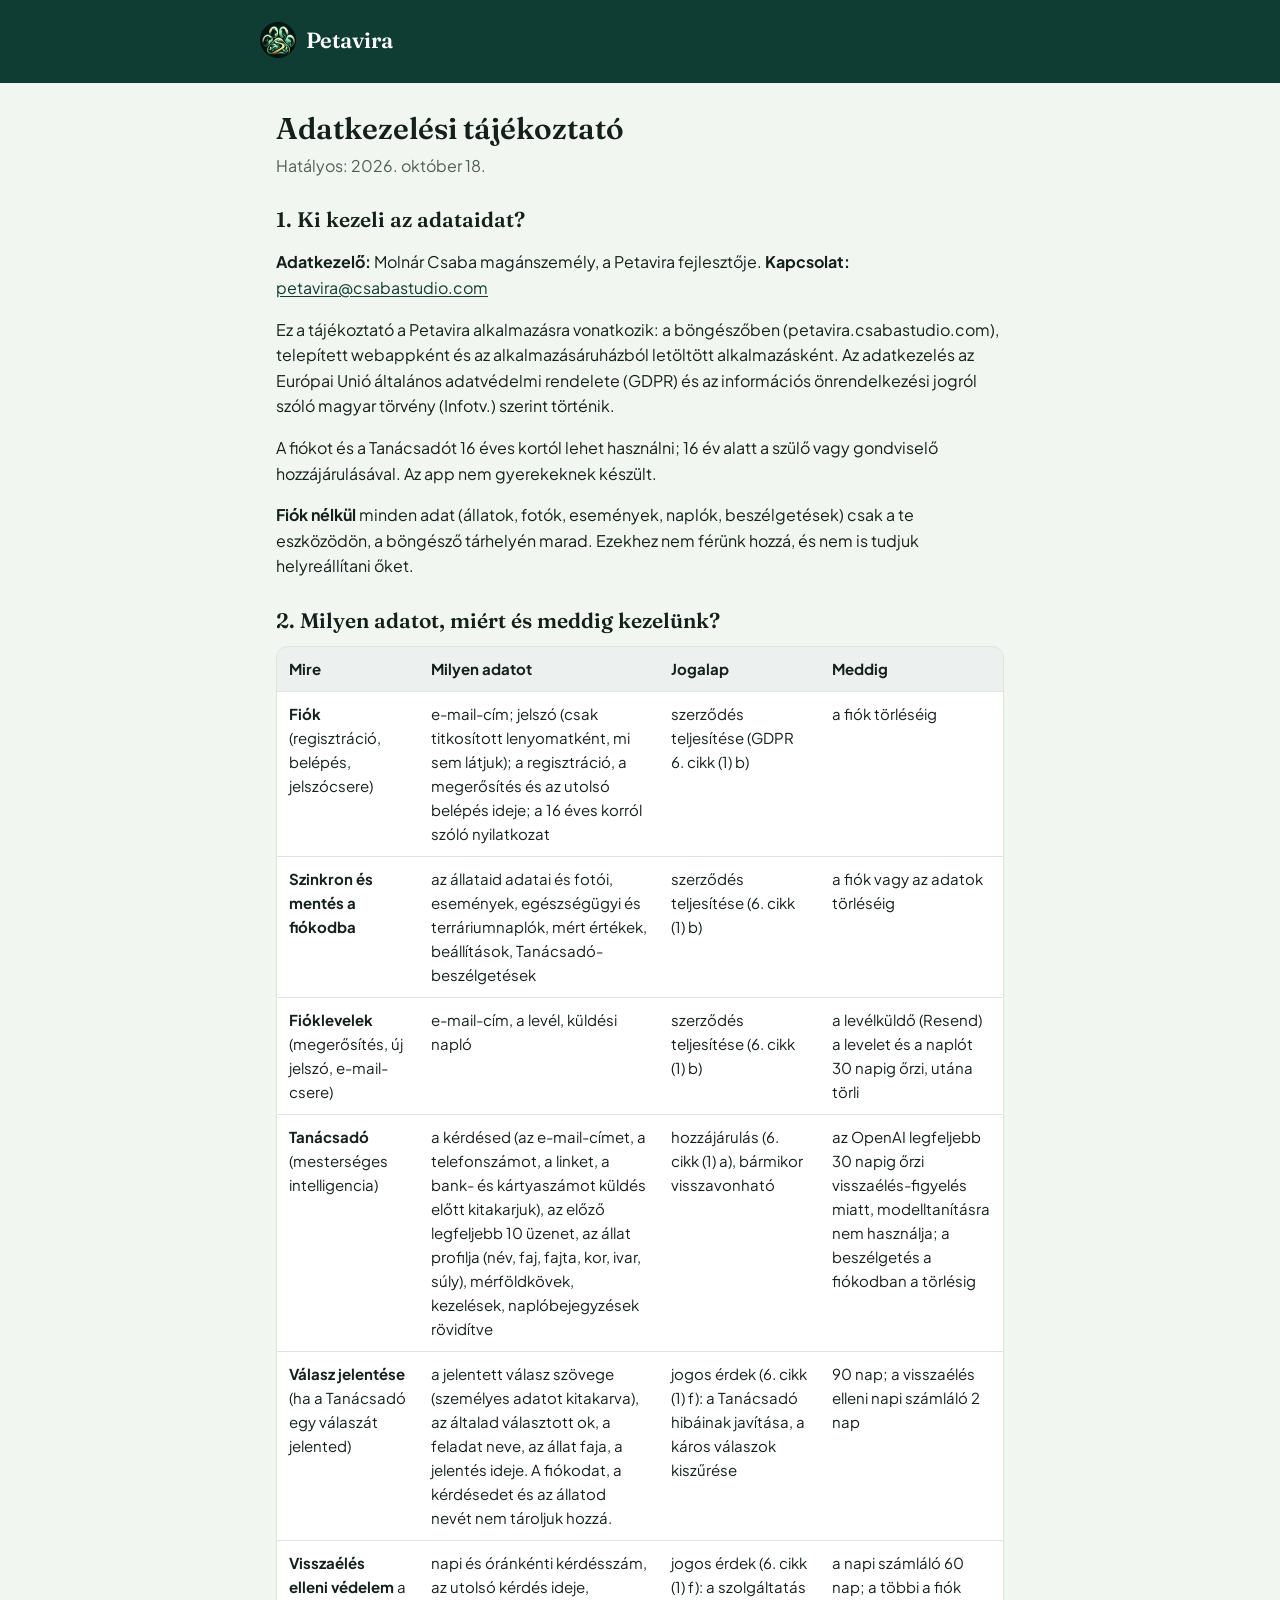
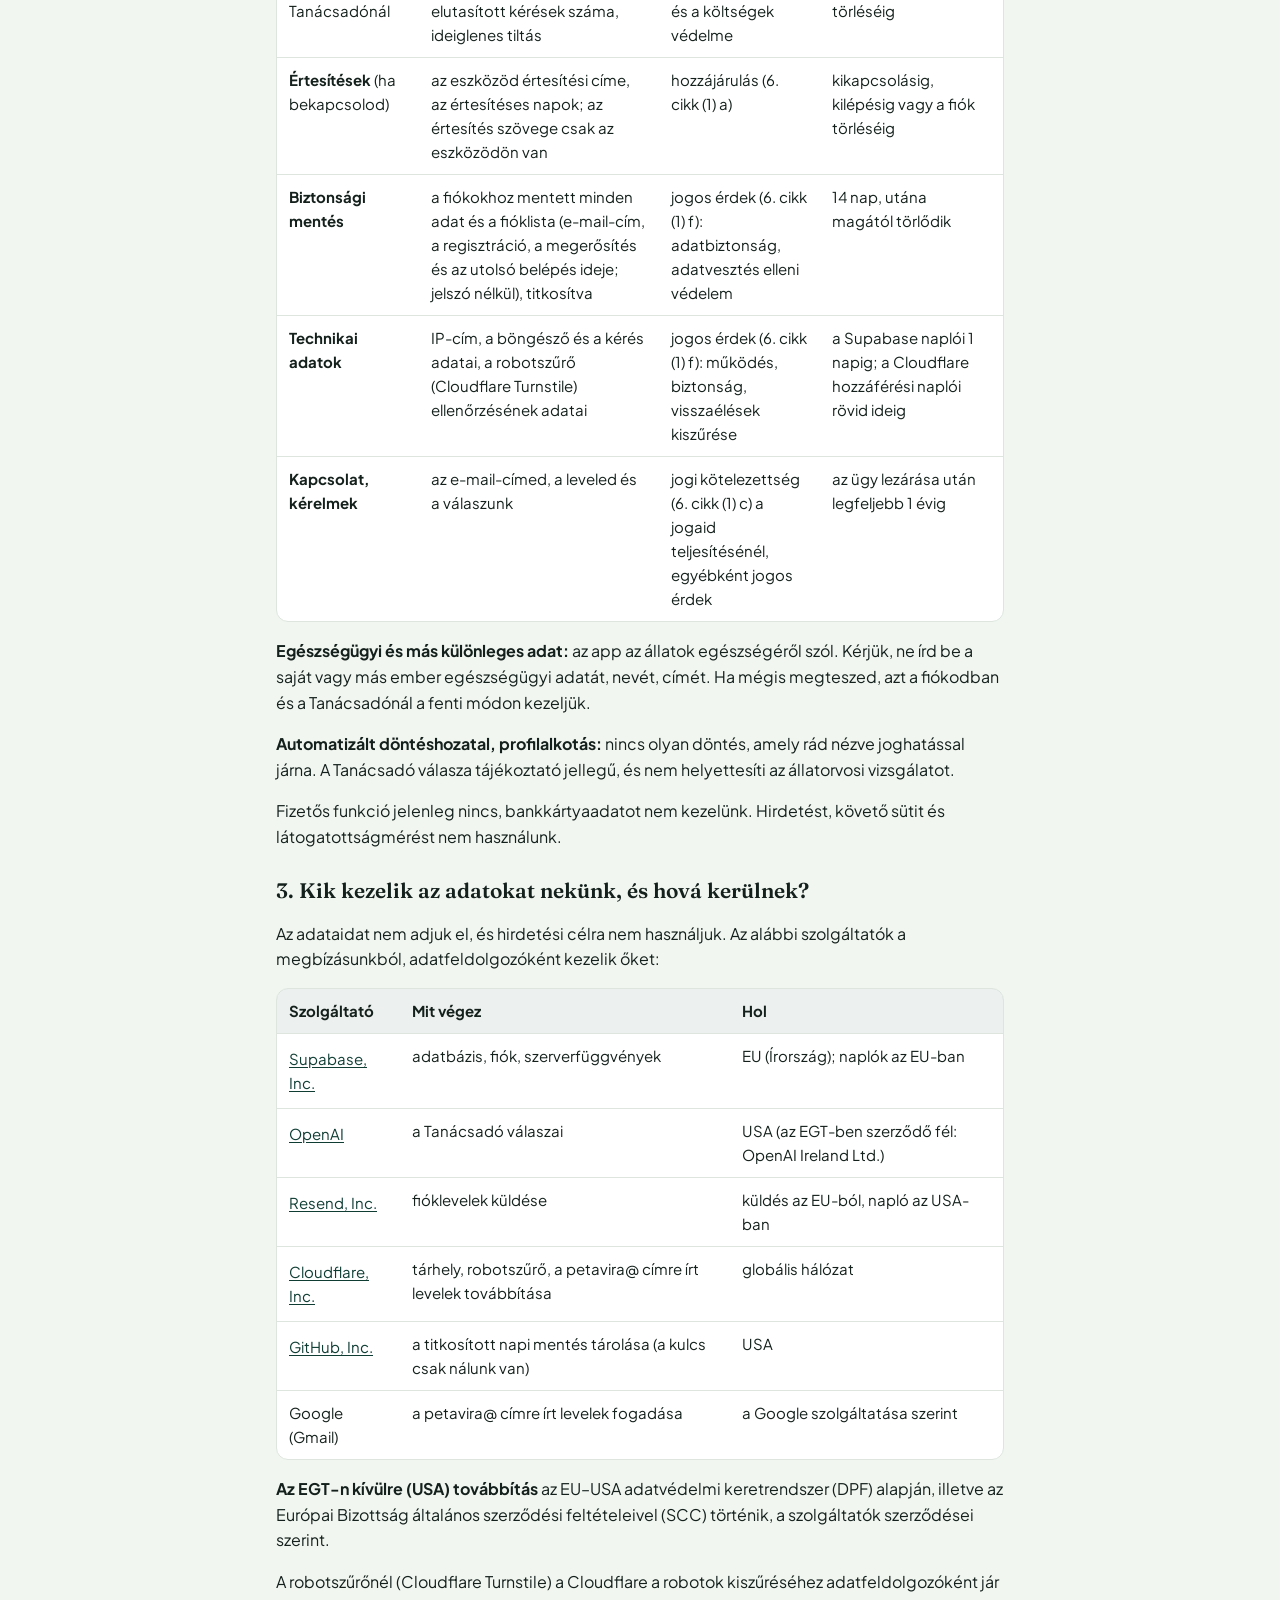
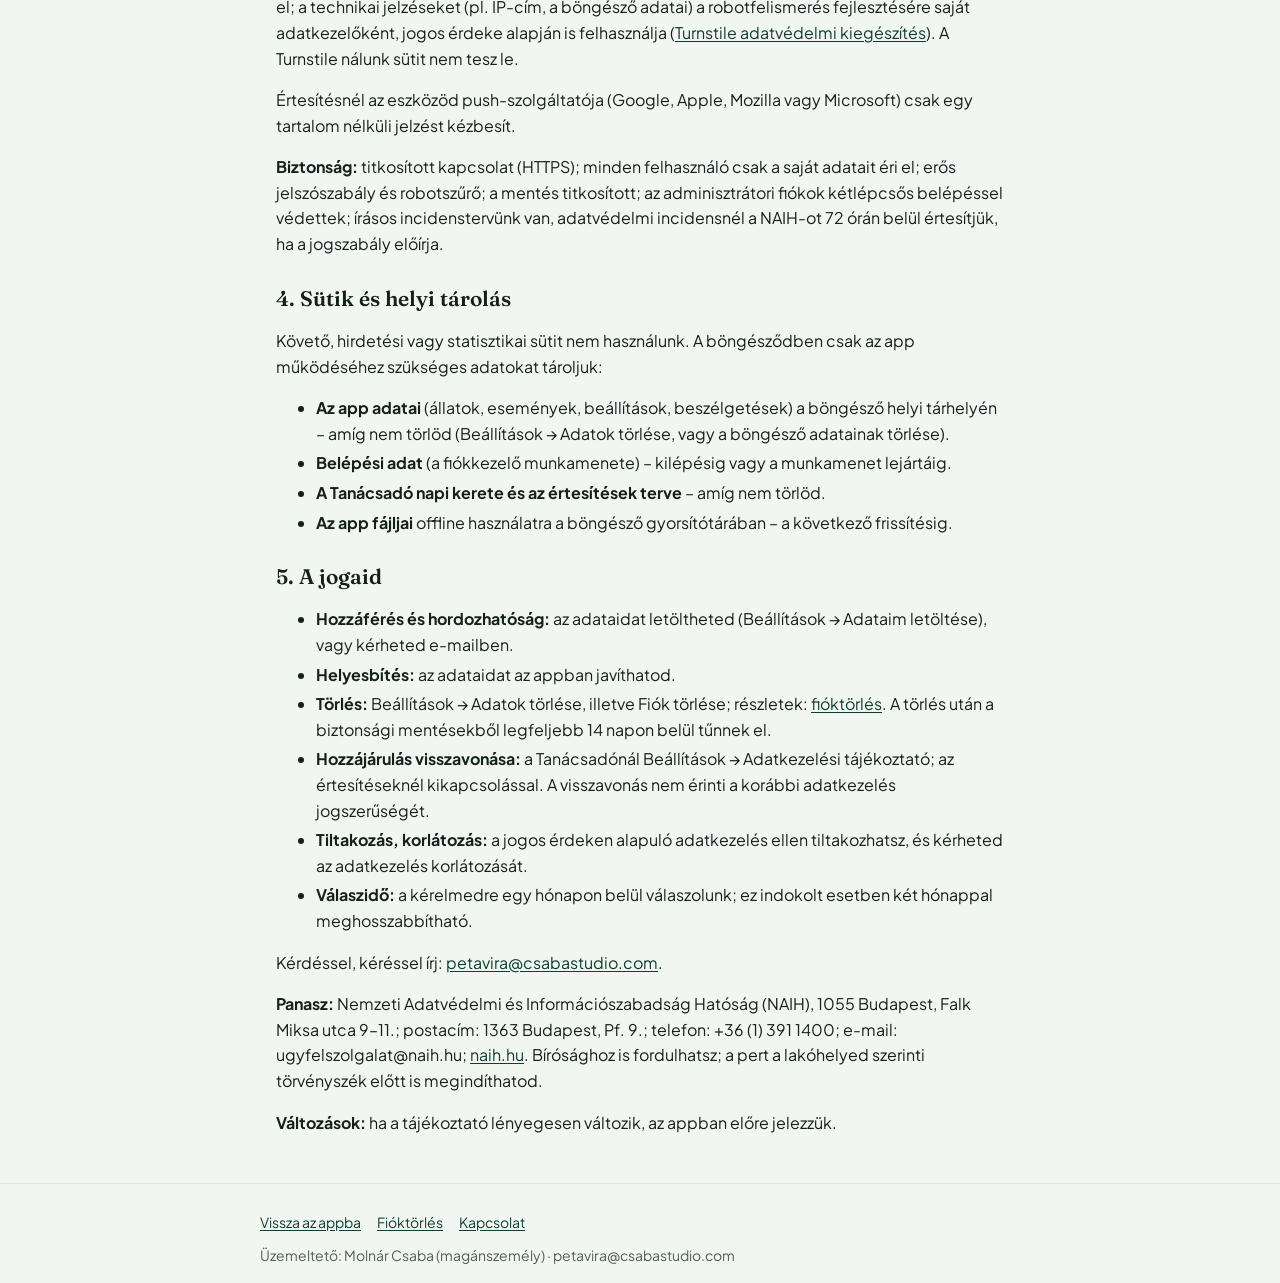
==== adatvedelem.html @ ef57389a "Tájékoztató hatálya: 2026. október 18. Co-Authored-By: Claude Opus 5.5 <noreply@anthropic.com> Claud" ====
<!doctype html>
<html lang="hu">
<head>
<meta charset="utf-8">
<meta name="viewport" content="width=device-width,initial-scale=1">
<title>Adatkezelési tájékoztató – Petavira</title>
<meta name="description" content="A Petavira kisállat-app adatkezelési tájékoztatója: milyen adatot, miért, meddig és kinek a segítségével kezelünk, és milyen jogaid vannak.">
<meta name="robots" content="index,follow">
<link rel="icon" href="icons/icon-192.png">
<link rel="stylesheet" href="jogi.css">
</head>
<body>
<!-- Önálló, nyilvános adatkezelési tájékoztató (Google Play: nyilvános URL kell). Forrás: a Claude Docs „Adatkezelési tájékoztató” lapja
     (okt. 17.), a tényleges működéshez igazítva. Az app Beállításokban lévő rövid változatának (privHtml) ugyanezeket a megőrzési
     időket és szolgáltatókat kell tartalmaznia: ha itt változik valami, ott is (a teszt összeveti a kettőt). JavaScript nincs. -->
<a class="skip" href="#tartalom">Ugrás a tartalomra</a>
<header><div class="in"><a href="./"><img src="img/paw-144.webp" alt="" width="36" height="36"><span class="nm">Petavira</span></a></div></header>
<main id="tartalom">
<h1>Adatkezelési tájékoztató</h1>
<p class="sub">Hatályos: 2026. október 18.</p>

<h2>1. Ki kezeli az adataidat?</h2>
<p><b>Adatkezelő:</b> Molnár Csaba magánszemély, a Petavira fejlesztője. <b>Kapcsolat:</b> <a href="mailto:petavira@csabastudio.com">petavira@csabastudio.com</a></p>
<p>Ez a tájékoztató a Petavira alkalmazásra vonatkozik: a böngészőben (petavira.csabastudio.com), telepített webappként és az alkalmazásáruházból letöltött alkalmazásként. Az adatkezelés az Európai Unió általános adatvédelmi rendelete (GDPR) és az információs önrendelkezési jogról szóló magyar törvény (Infotv.) szerint történik.</p>
<p>A fiókot és a Tanácsadót 16 éves kortól lehet használni; 16 év alatt a szülő vagy gondviselő hozzájárulásával. Az app nem gyerekeknek készült.</p>
<p><b>Fiók nélkül</b> minden adat (állatok, fotók, események, naplók, beszélgetések) csak a te eszközödön, a böngésző tárhelyén marad. Ezekhez nem férünk hozzá, és nem is tudjuk helyreállítani őket.</p>

<h2>2. Milyen adatot, miért és meddig kezelünk?</h2>
<div class="tw" role="region" aria-label="Adatkezelések táblázata" tabindex="0"><table>
<thead><tr><th scope="col">Mire</th><th scope="col">Milyen adatot</th><th scope="col">Jogalap</th><th scope="col">Meddig</th></tr></thead>
<tbody>
<tr><td><b>Fiók</b> (regisztráció, belépés, jelszócsere)</td><td>e-mail-cím; jelszó (csak titkosított lenyomatként, mi sem látjuk); a regisztráció, a megerősítés és az utolsó belépés ideje; a 16 éves korról szóló nyilatkozat</td><td>szerződés teljesítése (GDPR 6. cikk (1) b)</td><td>a fiók törléséig</td></tr>
<tr><td><b>Szinkron és mentés a fiókodba</b></td><td>az állataid adatai és fotói, események, egészségügyi és terráriumnaplók, mért értékek, beállítások, Tanácsadó-beszélgetések</td><td>szerződés teljesítése (6. cikk (1) b)</td><td>a fiók vagy az adatok törléséig</td></tr>
<tr><td><b>Fióklevelek</b> (megerősítés, új jelszó, e-mail-csere)</td><td>e-mail-cím, a levél, küldési napló</td><td>szerződés teljesítése (6. cikk (1) b)</td><td>a levélküldő (Resend) a levelet és a naplót 30 napig őrzi, utána törli</td></tr>
<tr><td><b>Tanácsadó</b> (mesterséges intelligencia)</td><td>a kérdésed (az e-mail-címet, a telefonszámot, a linket, a bank- és kártyaszámot küldés előtt kitakarjuk), az előző legfeljebb 10 üzenet, az állat profilja (név, faj, fajta, kor, ivar, súly), mérföldkövek, kezelések, naplóbejegyzések rövidítve</td><td>hozzájárulás (6. cikk (1) a), bármikor visszavonható</td><td>az OpenAI legfeljebb 30 napig őrzi visszaélés-figyelés miatt, modelltanításra nem használja; a beszélgetés a fiókodban a törlésig</td></tr>
<tr><td><b>Válasz jelentése</b> (ha a Tanácsadó egy válaszát jelented)</td><td>a jelentett válasz szövege (személyes adatot kitakarva), az általad választott ok, a feladat neve, az állat faja, a jelentés ideje. A fiókodat, a kérdésedet és az állatod nevét nem tároljuk hozzá.</td><td>jogos érdek (6. cikk (1) f): a Tanácsadó hibáinak javítása, a káros válaszok kiszűrése</td><td>90 nap; a visszaélés elleni napi számláló 2 nap</td></tr>
<tr><td><b>Visszaélés elleni védelem</b> a Tanácsadónál</td><td>napi és óránkénti kérdésszám, az utolsó kérdés ideje, elutasított kérések száma, ideiglenes tiltás</td><td>jogos érdek (6. cikk (1) f): a szolgáltatás és a költségek védelme</td><td>a napi számláló 60 nap; a többi a fiók törléséig</td></tr>
<tr><td><b>Értesítések</b> (ha bekapcsolod)</td><td>az eszközöd értesítési címe, az értesítéses napok; az értesítés szövege csak az eszközödön van</td><td>hozzájárulás (6. cikk (1) a)</td><td>kikapcsolásig, kilépésig vagy a fiók törléséig</td></tr>
<tr><td><b>Biztonsági mentés</b></td><td>a fiókokhoz mentett minden adat és a fióklista (e-mail-cím, a regisztráció, a megerősítés és az utolsó belépés ideje; jelszó nélkül), titkosítva</td><td>jogos érdek (6. cikk (1) f): adatbiztonság, adatvesztés elleni védelem</td><td>14 nap, utána magától törlődik</td></tr>
<tr><td><b>Technikai adatok</b></td><td>IP-cím, a böngésző és a kérés adatai, a robotszűrő (Cloudflare Turnstile) ellenőrzésének adatai</td><td>jogos érdek (6. cikk (1) f): működés, biztonság, visszaélések kiszűrése</td><td>a Supabase naplói 1 napig; a Cloudflare hozzáférési naplói rövid ideig</td></tr>
<tr><td><b>Kapcsolat, kérelmek</b></td><td>az e-mail-címed, a leveled és a válaszunk</td><td>jogi kötelezettség (6. cikk (1) c) a jogaid teljesítésénél, egyébként jogos érdek</td><td>az ügy lezárása után legfeljebb 1 évig</td></tr>
</tbody></table></div>
<p><b>Egészségügyi és más különleges adat:</b> az app az állatok egészségéről szól. Kérjük, ne írd be a saját vagy más ember egészségügyi adatát, nevét, címét. Ha mégis megteszed, azt a fiókodban és a Tanácsadónál a fenti módon kezeljük.</p>
<p><b>Automatizált döntéshozatal, profilalkotás:</b> nincs olyan döntés, amely rád nézve joghatással járna. A Tanácsadó válasza tájékoztató jellegű, és nem helyettesíti az állatorvosi vizsgálatot.</p>
<p>Fizetős funkció jelenleg nincs, bankkártyaadatot nem kezelünk. Hirdetést, követő sütit és látogatottságmérést nem használunk.</p>

<h2>3. Kik kezelik az adatokat nekünk, és hová kerülnek?</h2>
<p>Az adataidat nem adjuk el, és hirdetési célra nem használjuk. Az alábbi szolgáltatók a megbízásunkból, adatfeldolgozóként kezelik őket:</p>
<div class="tw" role="region" aria-label="Adatfeldolgozók táblázata" tabindex="0"><table>
<thead><tr><th scope="col">Szolgáltató</th><th scope="col">Mit végez</th><th scope="col">Hol</th></tr></thead>
<tbody>
<tr><td><a href="https://supabase.com/privacy" rel="noopener noreferrer">Supabase, Inc.</a></td><td>adatbázis, fiók, szerverfüggvények</td><td>EU (Írország); naplók az EU-ban</td></tr>
<tr><td><a href="https://developers.openai.com/api/docs/guides/your-data" rel="noopener noreferrer">OpenAI</a></td><td>a Tanácsadó válaszai</td><td>USA (az EGT-ben szerződő fél: OpenAI Ireland Ltd.)</td></tr>
<tr><td><a href="https://resend.com/legal/privacy-policy" rel="noopener noreferrer">Resend, Inc.</a></td><td>fióklevelek küldése</td><td>küldés az EU-ból, napló az USA-ban</td></tr>
<tr><td><a href="https://www.cloudflare.com/privacypolicy/" rel="noopener noreferrer">Cloudflare, Inc.</a></td><td>tárhely, robotszűrő, a petavira@ címre írt levelek továbbítása</td><td>globális hálózat</td></tr>
<tr><td><a href="https://docs.github.com/en/site-policy/privacy-policies/github-general-privacy-statement" rel="noopener noreferrer">GitHub, Inc.</a></td><td>a titkosított napi mentés tárolása (a kulcs csak nálunk van)</td><td>USA</td></tr>
<tr><td>Google (Gmail)</td><td>a petavira@ címre írt levelek fogadása</td><td>a Google szolgáltatása szerint</td></tr>
</tbody></table></div>
<p><b>Az EGT-n kívülre (USA) továbbítás</b> az EU–USA adatvédelmi keretrendszer (DPF) alapján, illetve az Európai Bizottság általános szerződési feltételeivel (SCC) történik, a szolgáltatók szerződései szerint.</p>
<p>A robotszűrőnél (Cloudflare Turnstile) a Cloudflare a robotok kiszűréséhez adatfeldolgozóként jár el; a technikai jelzéseket (pl. IP-cím, a böngésző adatai) a robotfelismerés fejlesztésére saját adatkezelőként, jogos érdeke alapján is felhasználja (<a href="https://www.cloudflare.com/it-it/turnstile-privacy-policy" rel="noopener noreferrer">Turnstile adatvédelmi kiegészítés</a>). A Turnstile nálunk sütit nem tesz le.</p>
<p>Értesítésnél az eszközöd push-szolgáltatója (Google, Apple, Mozilla vagy Microsoft) csak egy tartalom nélküli jelzést kézbesít.</p>
<p><b>Biztonság:</b> titkosított kapcsolat (HTTPS); minden felhasználó csak a saját adatait éri el; erős jelszószabály és robotszűrő; a mentés titkosított; az adminisztrátori fiókok kétlépcsős belépéssel védettek; írásos incidenstervünk van, adatvédelmi incidensnél a NAIH-ot 72 órán belül értesítjük, ha a jogszabály előírja.</p>

<h2>4. Sütik és helyi tárolás</h2>
<p>Követő, hirdetési vagy statisztikai sütit nem használunk. A böngésződben csak az app működéséhez szükséges adatokat tároljuk:</p>
<ul>
<li><b>Az app adatai</b> (állatok, események, beállítások, beszélgetések) a böngésző helyi tárhelyén – amíg nem törlöd (Beállítások → Adatok törlése, vagy a böngésző adatainak törlése).</li>
<li><b>Belépési adat</b> (a fiókkezelő munkamenete) – kilépésig vagy a munkamenet lejártáig.</li>
<li><b>A Tanácsadó napi kerete és az értesítések terve</b> – amíg nem törlöd.</li>
<li><b>Az app fájljai</b> offline használatra a böngésző gyorsítótárában – a következő frissítésig.</li>
</ul>

<h2>5. A jogaid</h2>
<ul>
<li><b>Hozzáférés és hordozhatóság:</b> az adataidat letöltheted (Beállítások → Adataim letöltése), vagy kérheted e-mailben.</li>
<li><b>Helyesbítés:</b> az adataidat az appban javíthatod.</li>
<li><b>Törlés:</b> Beállítások → Adatok törlése, illetve Fiók törlése; részletek: <a href="fioktorles.html">fióktörlés</a>. A törlés után a biztonsági mentésekből legfeljebb 14 napon belül tűnnek el.</li>
<li><b>Hozzájárulás visszavonása:</b> a Tanácsadónál Beállítások → Adatkezelési tájékoztató; az értesítéseknél kikapcsolással. A visszavonás nem érinti a korábbi adatkezelés jogszerűségét.</li>
<li><b>Tiltakozás, korlátozás:</b> a jogos érdeken alapuló adatkezelés ellen tiltakozhatsz, és kérheted az adatkezelés korlátozását.</li>
<li><b>Válaszidő:</b> a kérelmedre egy hónapon belül válaszolunk; ez indokolt esetben két hónappal meghosszabbítható.</li>
</ul>
<p>Kérdéssel, kéréssel írj: <a href="mailto:petavira@csabastudio.com">petavira@csabastudio.com</a>.</p>
<p><b>Panasz:</b> Nemzeti Adatvédelmi és Információszabadság Hatóság (NAIH), 1055 Budapest, Falk Miksa utca 9–11.; postacím: 1363 Budapest, Pf. 9.; telefon: +36 (1) 391 1400; e-mail: ugyfelszolgalat@naih.hu; <a href="https://www.naih.hu/ugyfelszolgalat-kapcsolat" rel="noopener noreferrer">naih.hu</a>. Bírósághoz is fordulhatsz; a pert a lakóhelyed szerinti törvényszék előtt is megindíthatod.</p>
<p><b>Változások:</b> ha a tájékoztató lényegesen változik, az appban előre jelezzük.</p>
</main>
<footer><div class="in"><a href="./">Vissza az appba</a><a href="fioktorles.html">Fióktörlés</a><a href="mailto:petavira@csabastudio.com">Kapcsolat</a><br>Üzemeltető: Molnár Csaba (magánszemély) · petavira@csabastudio.com</div></footer>
</body>
</html>
---- jogi.css ----
/* Petavira – a nyilvános jogi oldalak (adatvedelem.html, fioktorles.html) közös stílusa; az app színei és betűi */
@font-face{font-family:Fraunces;src:url(fonts/fraunces-var.woff) format("woff");font-weight:500 700;font-display:swap}
@font-face{font-family:"Plus Jakarta Sans";src:url(fonts/plusjakartasans-var.woff) format("woff");font-weight:400 700;font-display:swap}
:root{--bg:#F2F6F1;--card:#FFFFFF;--ink:#14201C;--muted:#4F5F58;--line:#DDE5DE;--brand:#0F3D33;--link:#0F3D33;--ball:#F2B33D;color-scheme:light dark}
@media (prefers-color-scheme:dark){:root{--bg:#0E1714;--card:#17231F;--ink:#E8EFEA;--muted:#A9BAB2;--line:#2A3A34;--brand:#7FD1B5;--link:#7FD1B5}}
*{box-sizing:border-box}
html{-webkit-text-size-adjust:100%}
body{margin:0;background:var(--bg);color:var(--ink);font:16px/1.6 "Plus Jakarta Sans",system-ui,-apple-system,"Segoe UI",Roboto,sans-serif}
.skip{position:absolute;left:-9999px;top:8px;background:var(--card);color:var(--ink);padding:8px 12px;border-radius:8px;z-index:2}
.skip:focus{left:16px}
header{background:#0F3D33;color:#fff;padding:18px 16px}
header .in,main,footer .in{max-width:760px;margin:0 auto}
header a{color:#fff;text-decoration:none;display:inline-flex;align-items:center;gap:10px;min-height:44px}
header img{width:36px;height:36px}
header .nm{font:600 22px/1.2 Fraunces,Georgia,serif}
main{padding:20px 16px 32px}
h1{font:600 30px/1.2 Fraunces,Georgia,serif;margin:8px 0 6px}
h2{font:600 21px/1.3 Fraunces,Georgia,serif;margin:28px 0 8px}
h3{font-size:17px;margin:20px 0 6px}
p,li{max-width:68ch}
.sub{color:var(--muted);margin:0 0 16px}
a{color:var(--link);text-underline-offset:2px}
a:focus-visible,button:focus-visible{outline:3px solid var(--ball);outline-offset:2px;border-radius:4px}
.card{background:var(--card);border:1px solid var(--line);border-radius:16px;padding:14px 16px;margin:12px 0}
.tw{overflow-x:auto;margin:12px 0;border:1px solid var(--line);border-radius:12px;background:var(--card)}
table{border-collapse:collapse;width:100%;min-width:560px;font-size:15px}
th,td{text-align:left;vertical-align:top;padding:10px 12px;border-bottom:1px solid var(--line)}
th{background:rgba(15,61,51,.08)}
tr:last-child td{border-bottom:0}
ol li,ul li{margin:4px 0}
pre{white-space:pre-wrap;background:var(--card);border:1px solid var(--line);border-radius:12px;padding:12px;font:15px/1.5 ui-monospace,Consolas,monospace}
footer{border-top:1px solid var(--line);padding:16px;color:var(--muted);font-size:14px}
footer a{display:inline-block;min-height:44px;line-height:44px;margin-right:16px}
td a{display:inline-block;padding:3px 0}
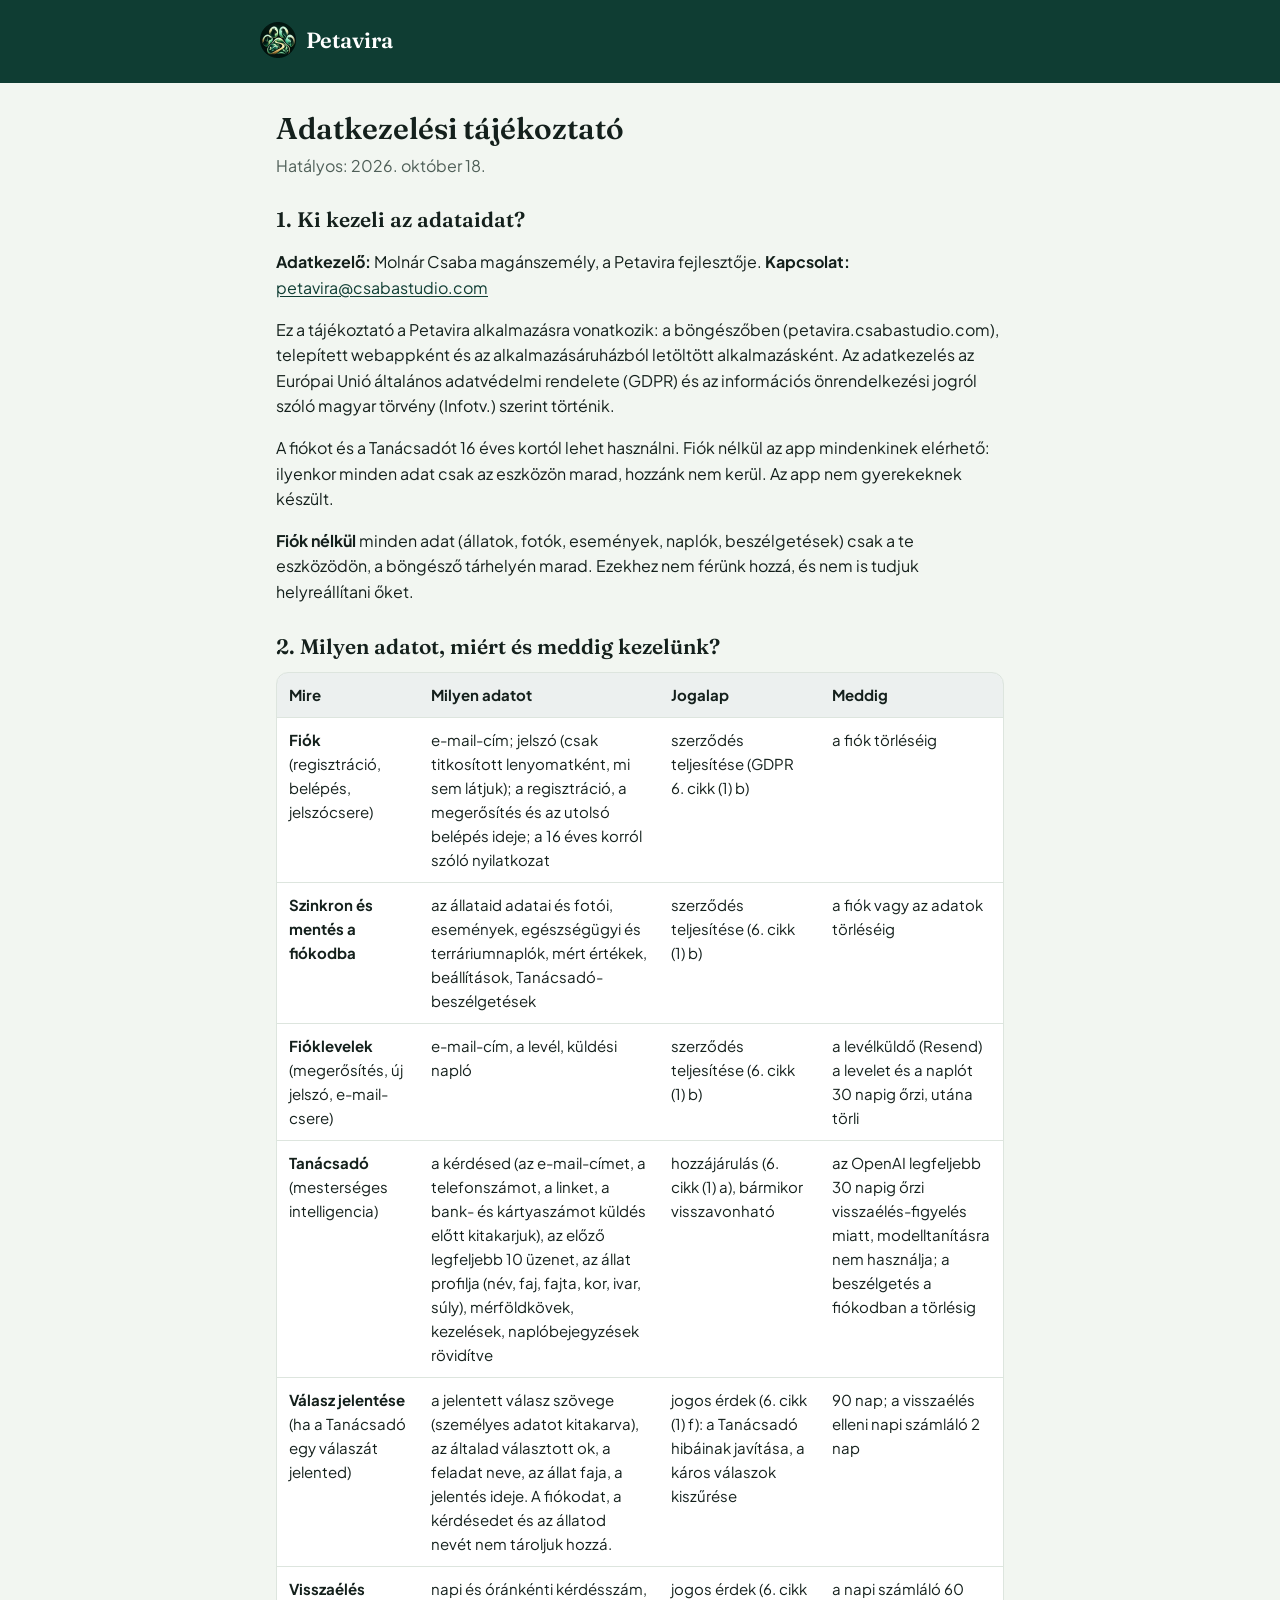
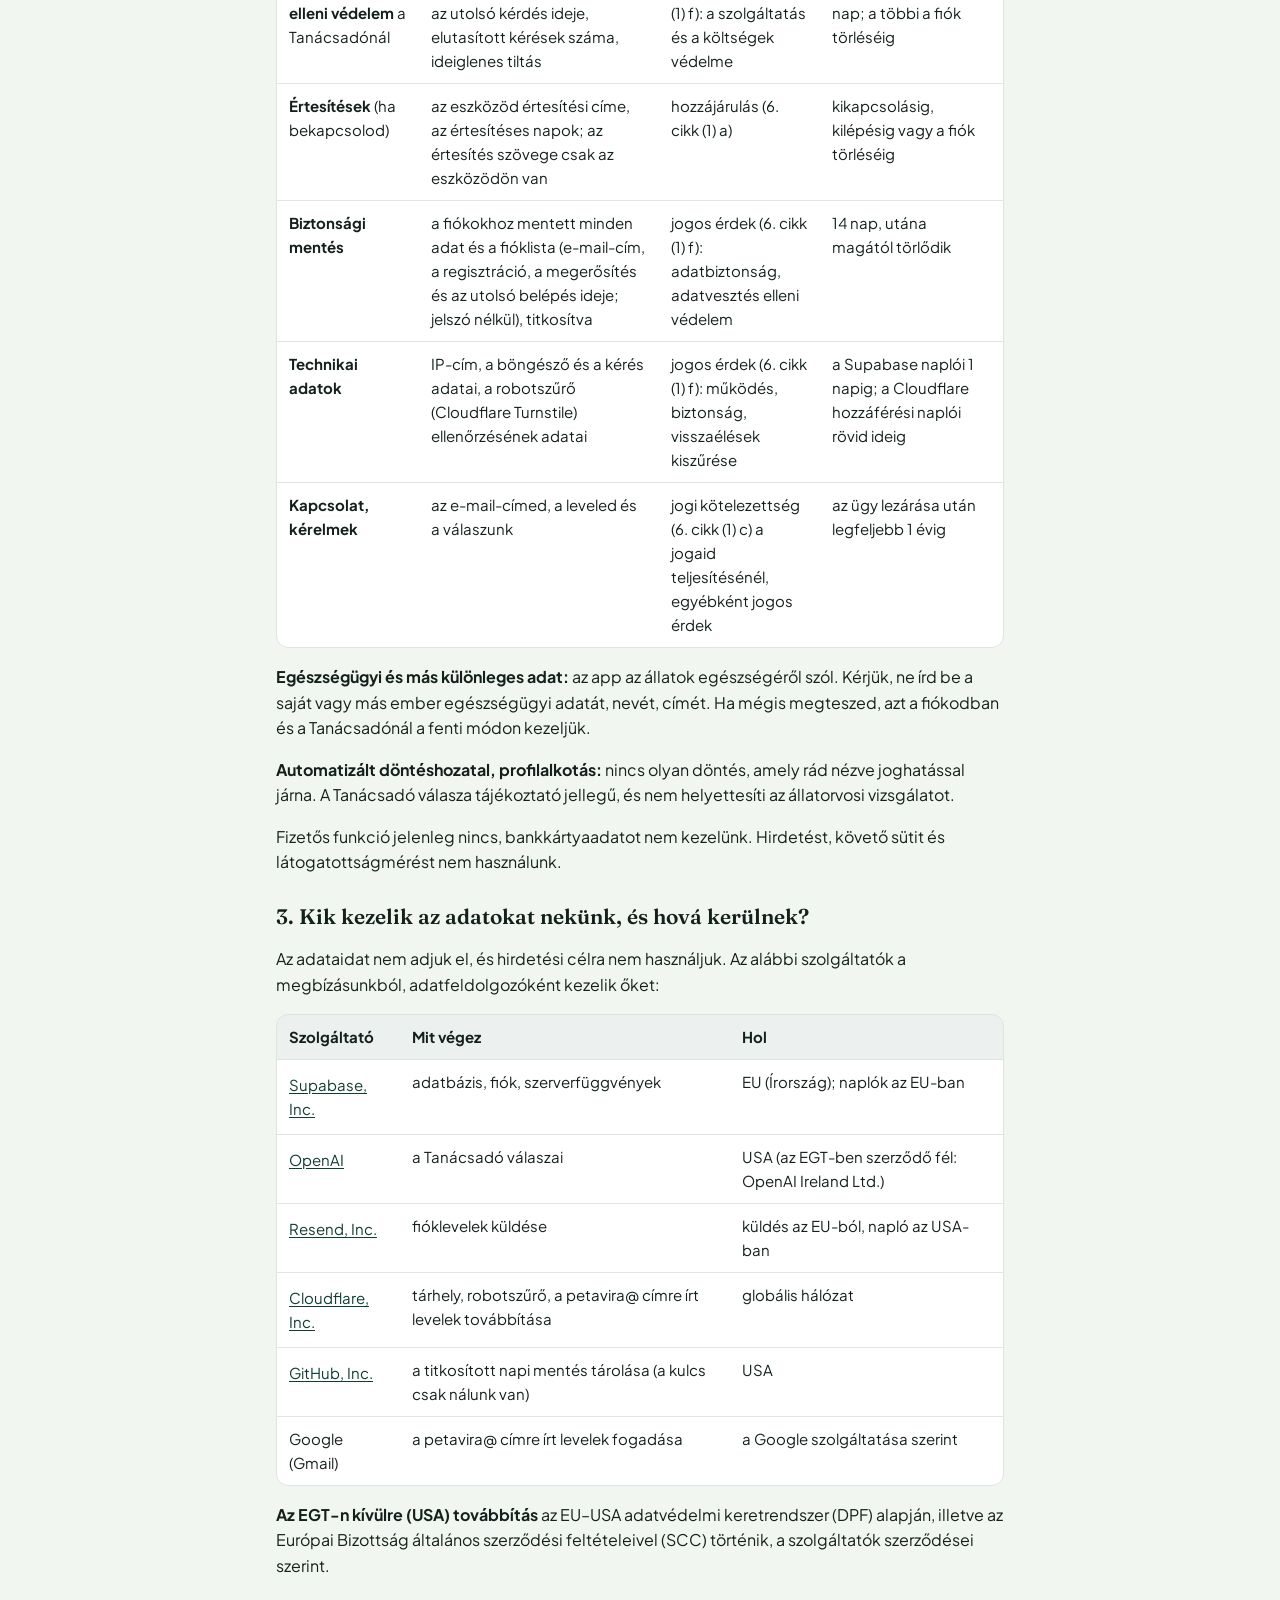
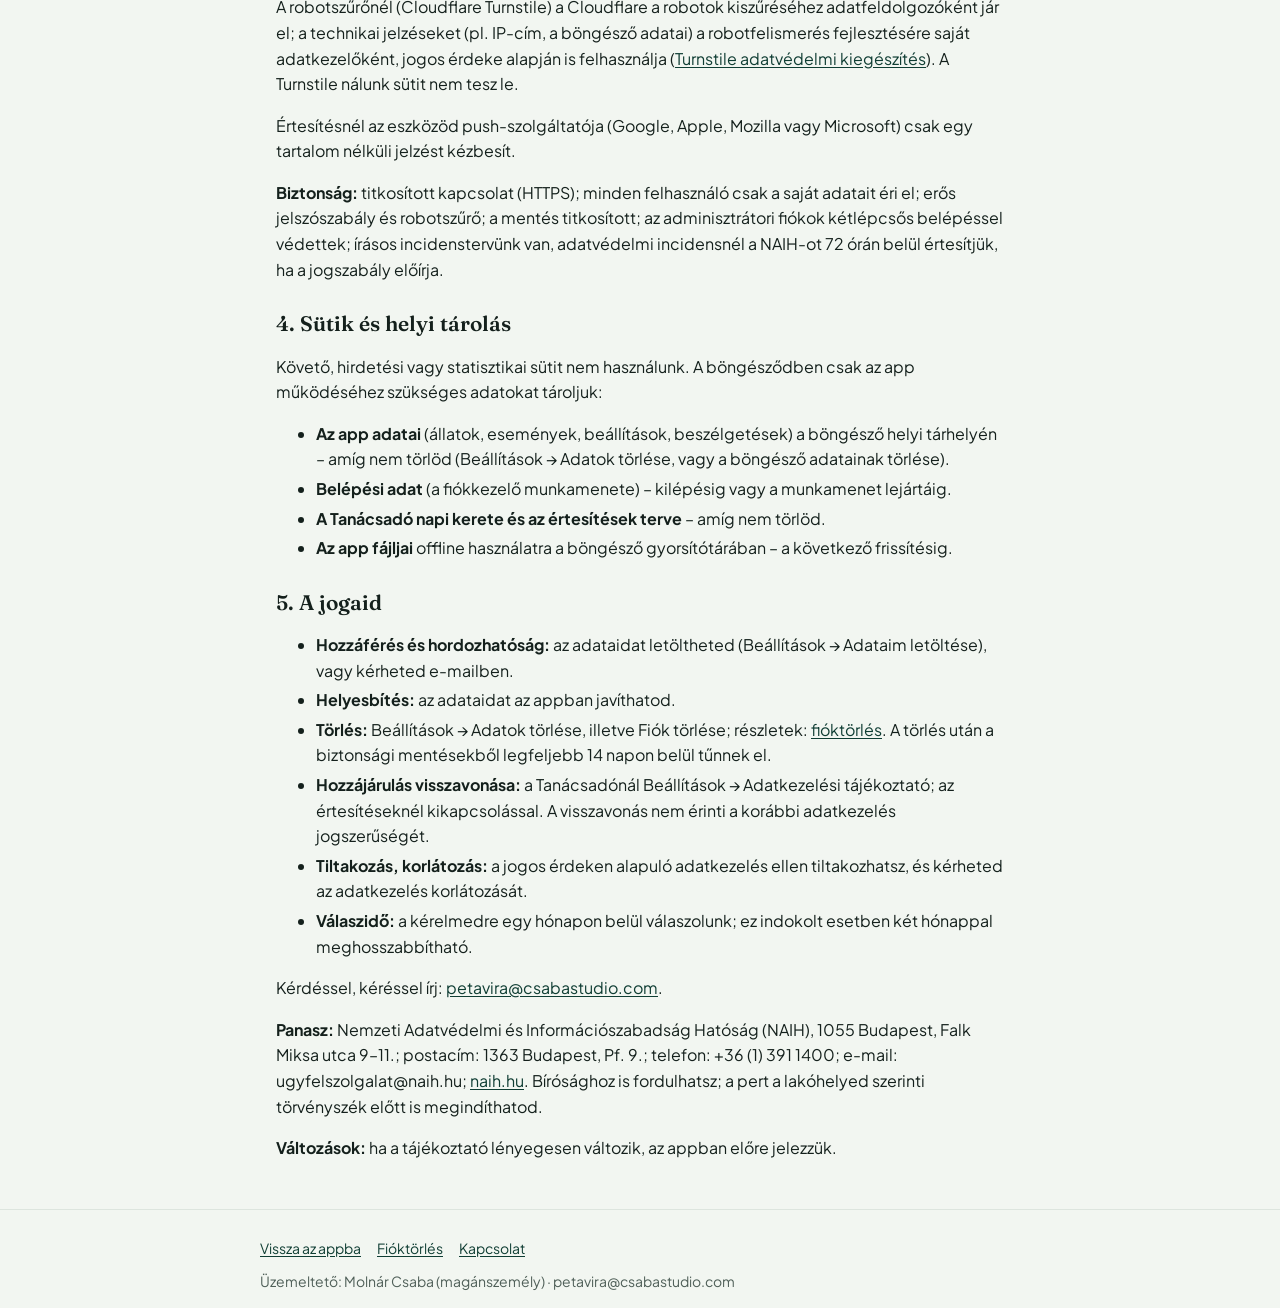
==== commit db3c3259: "Korhatár: fiók és Tanácsadó csak 16 év felett, szülői hozzájárulás nélkül (GDPR 8. cikk) - jelölőnég" ====
--- a/adatvedelem.html
+++ b/adatvedelem.html
@@ -22,7 +22,7 @@
 <h2>1. Ki kezeli az adataidat?</h2>
 <p><b>Adatkezelő:</b> Molnár Csaba magánszemély, a Petavira fejlesztője. <b>Kapcsolat:</b> <a href="mailto:petavira@csabastudio.com">petavira@csabastudio.com</a></p>
 <p>Ez a tájékoztató a Petavira alkalmazásra vonatkozik: a böngészőben (petavira.csabastudio.com), telepített webappként és az alkalmazásáruházból letöltött alkalmazásként. Az adatkezelés az Európai Unió általános adatvédelmi rendelete (GDPR) és az információs önrendelkezési jogról szóló magyar törvény (Infotv.) szerint történik.</p>
-<p>A fiókot és a Tanácsadót 16 éves kortól lehet használni; 16 év alatt a szülő vagy gondviselő hozzájárulásával. Az app nem gyerekeknek készült.</p>
+<p>A fiókot és a Tanácsadót 16 éves kortól lehet használni. Fiók nélkül az app mindenkinek elérhető: ilyenkor minden adat csak az eszközön marad, hozzánk nem kerül. Az app nem gyerekeknek készült.</p>
 <p><b>Fiók nélkül</b> minden adat (állatok, fotók, események, naplók, beszélgetések) csak a te eszközödön, a böngésző tárhelyén marad. Ezekhez nem férünk hozzá, és nem is tudjuk helyreállítani őket.</p>
 
 <h2>2. Milyen adatot, miért és meddig kezelünk?</h2>
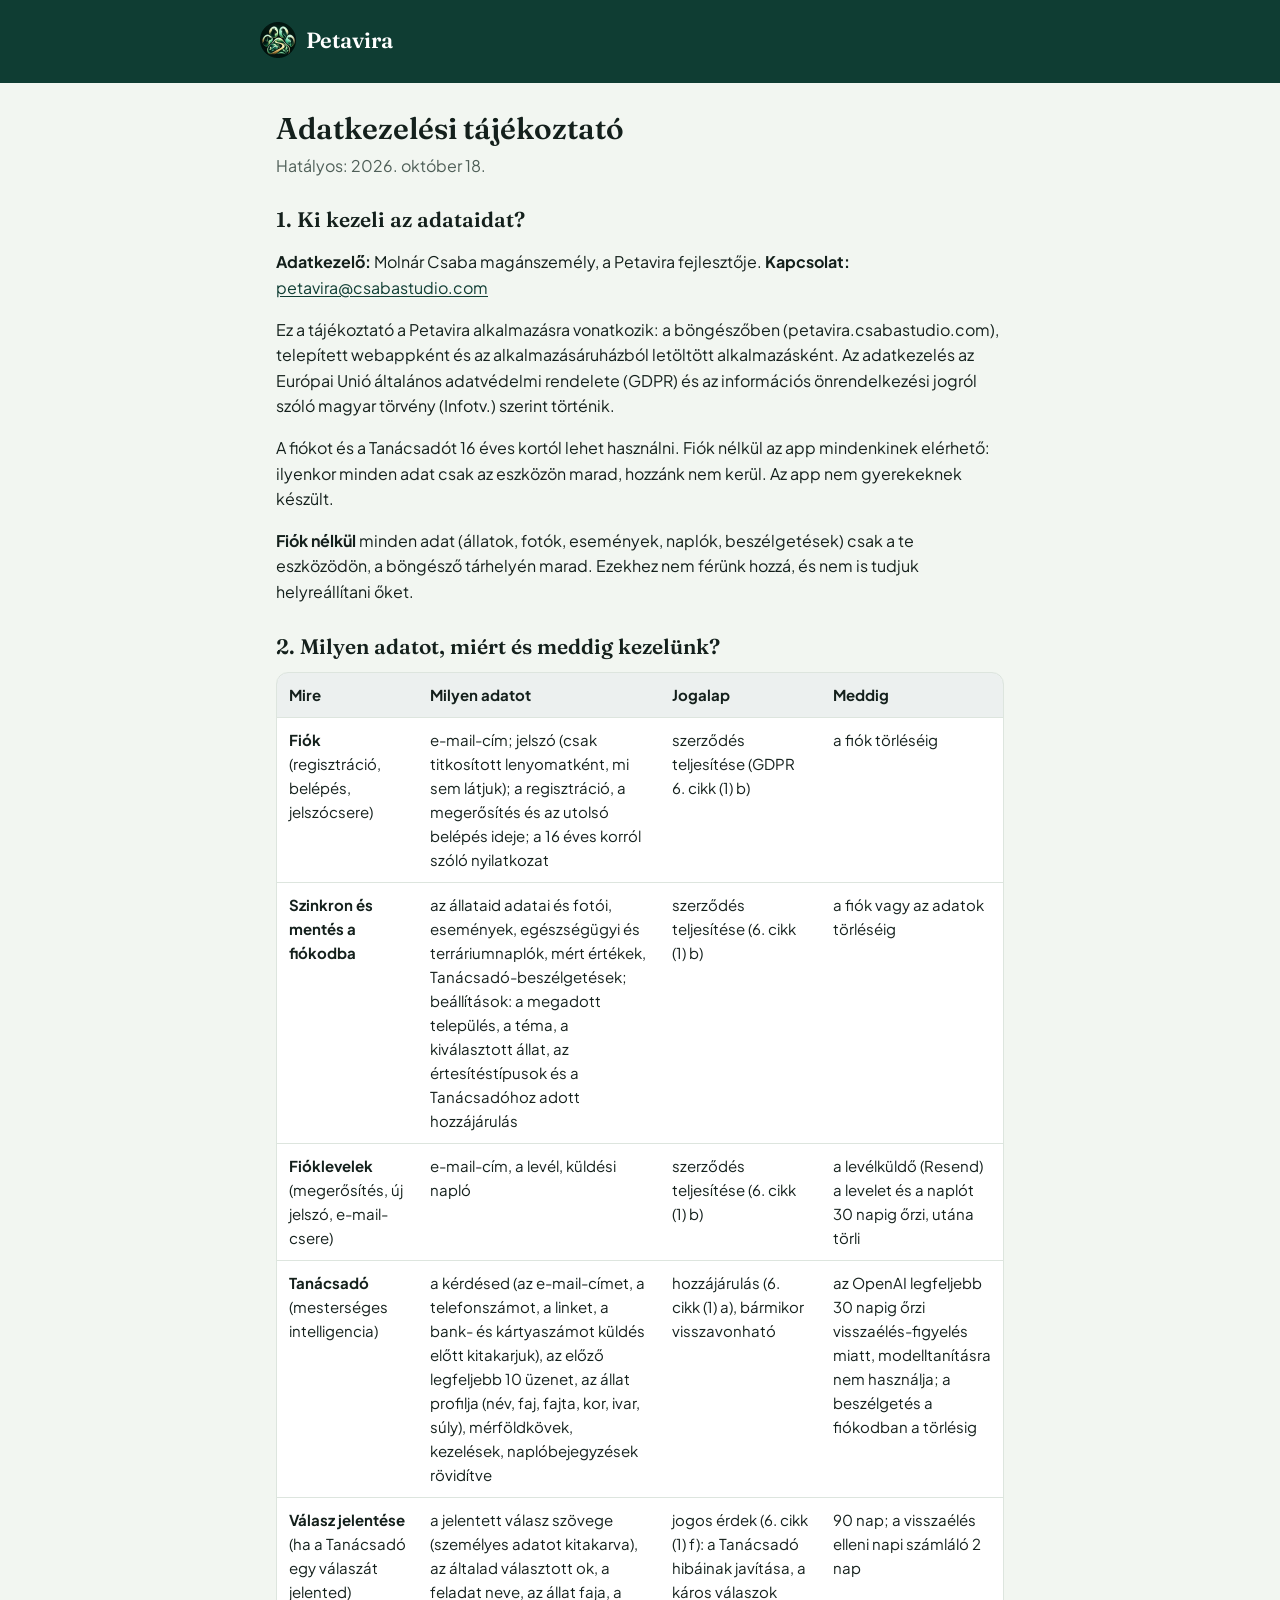
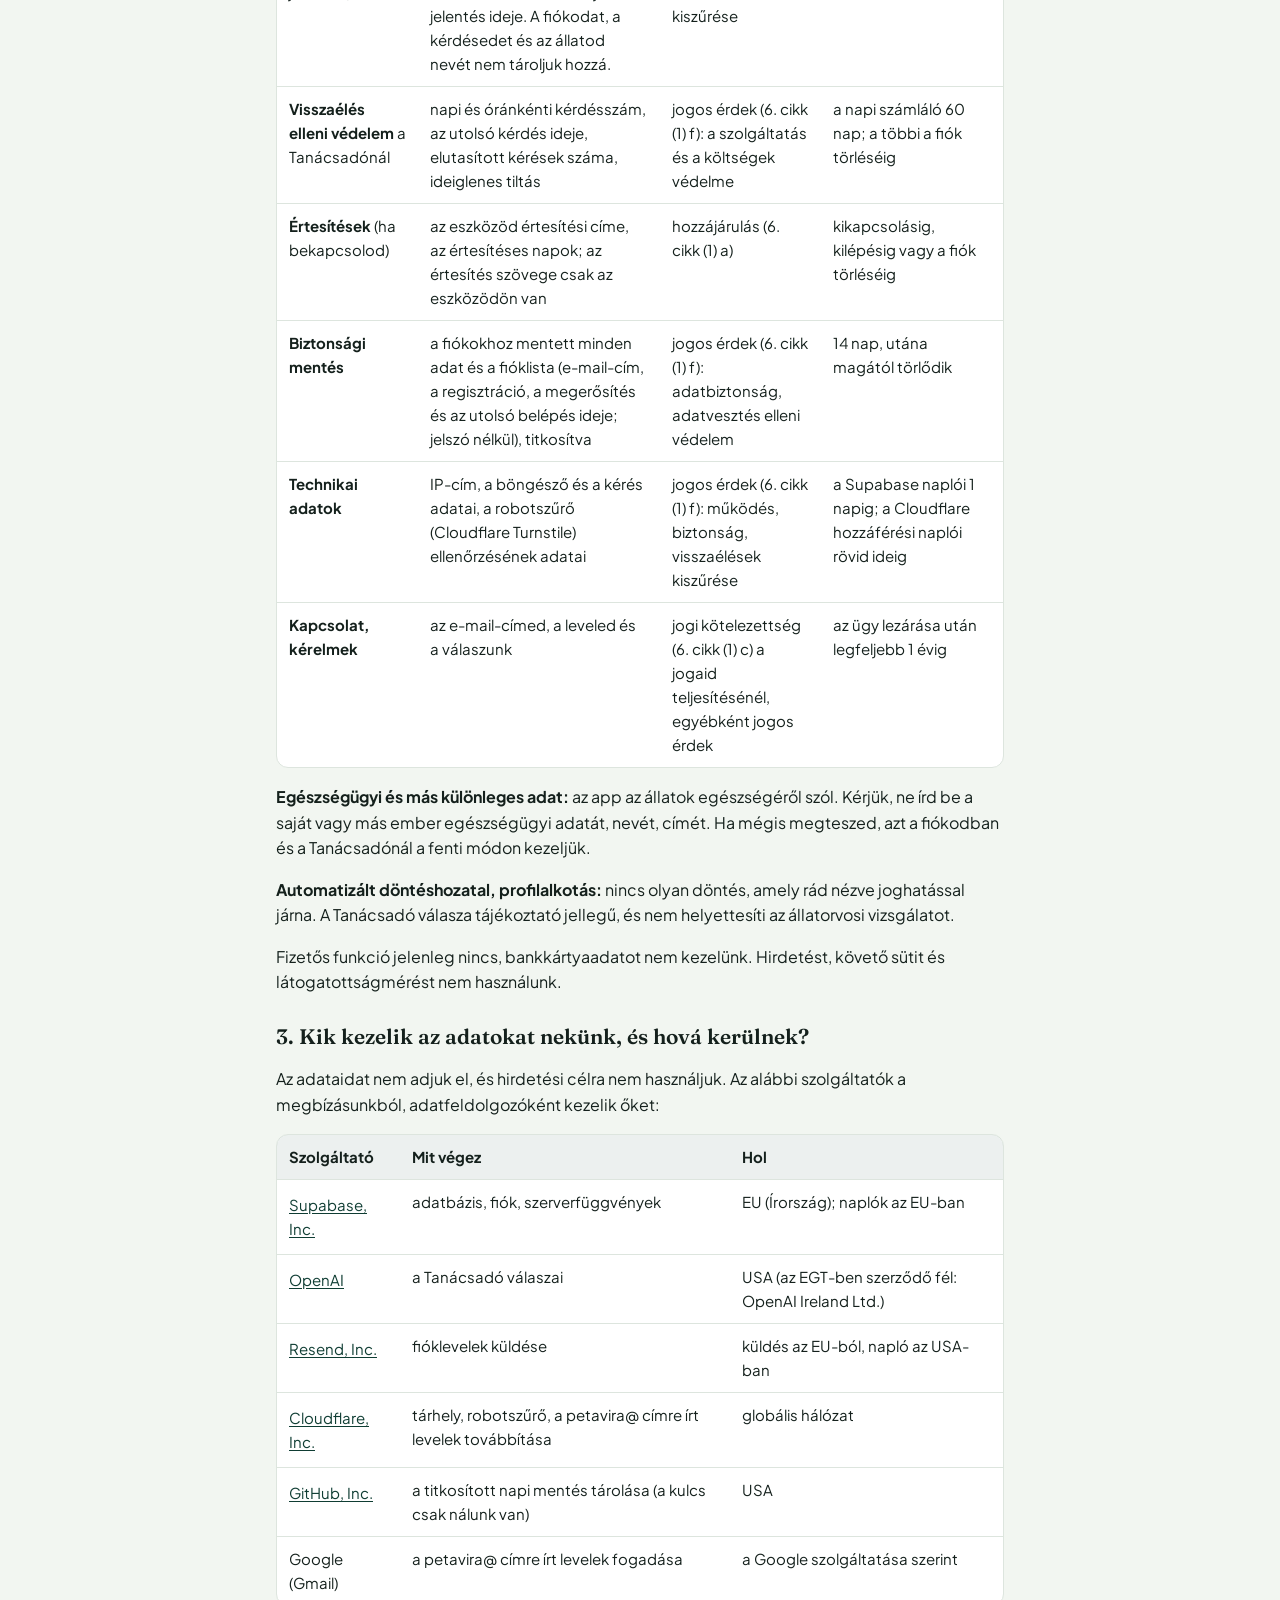
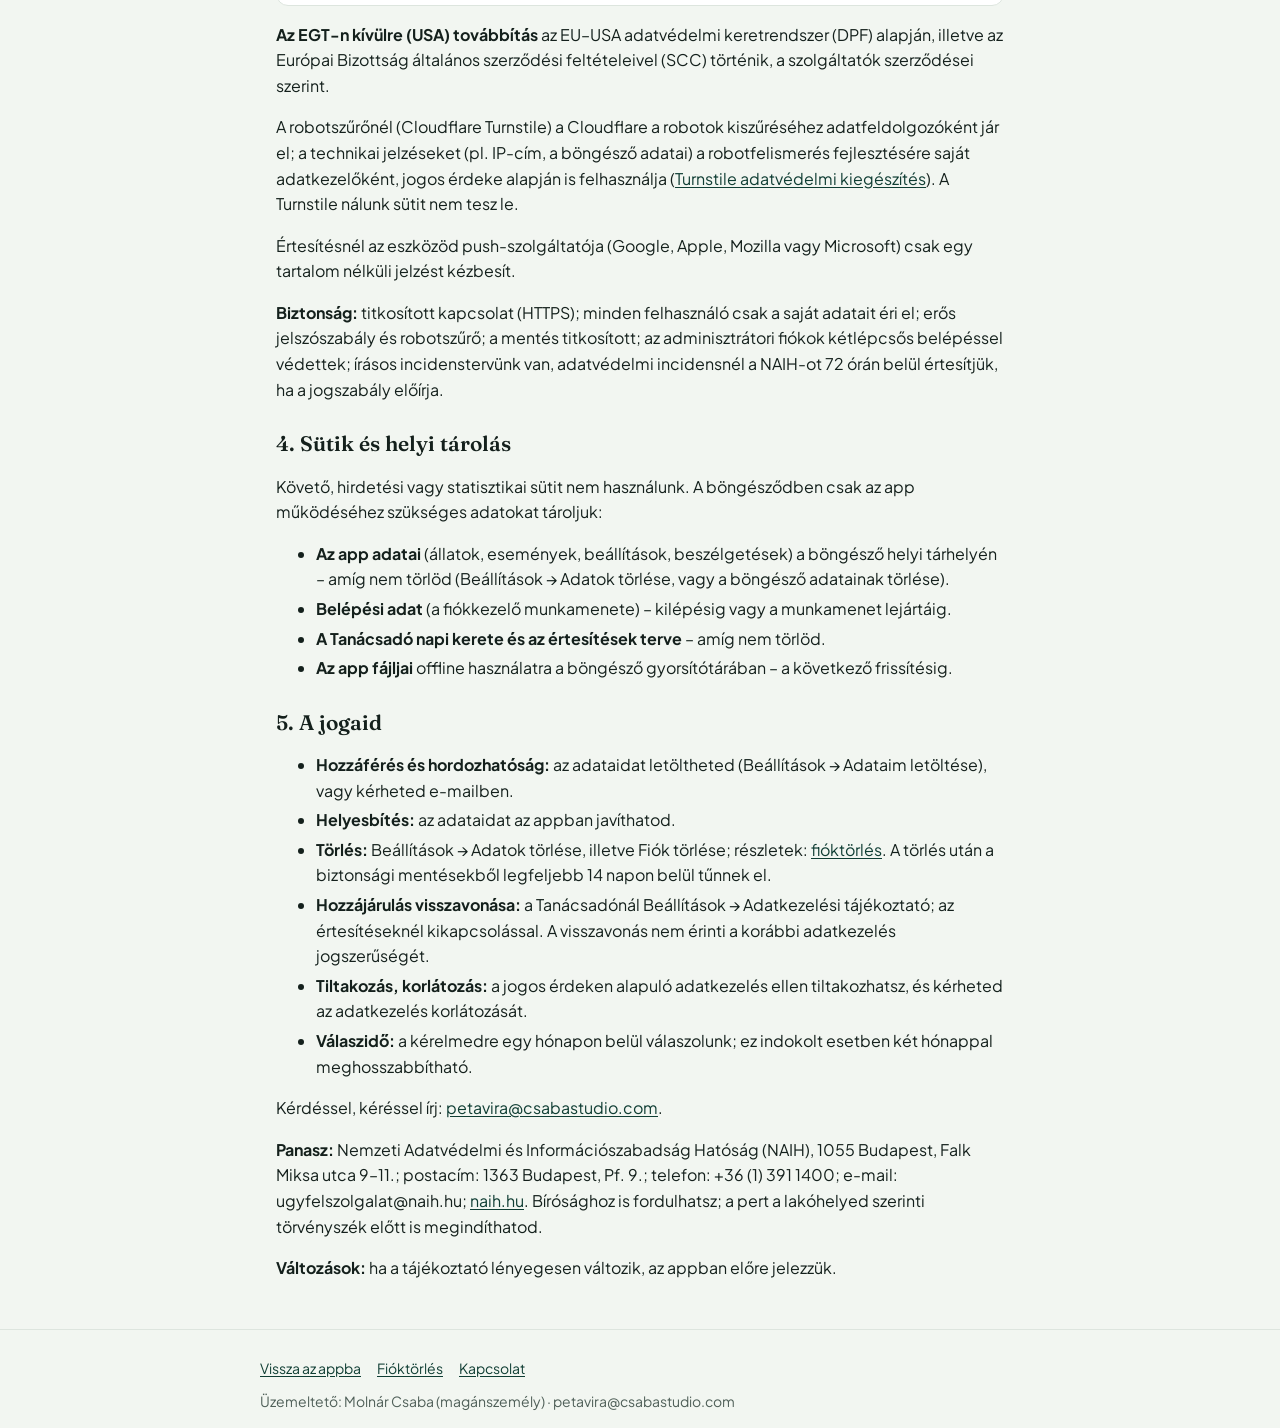
==== commit 8249dfae: "Tájékoztató: fiókkal a beállítások (település) is a felhőbe kerülnek Co-Authored-By: Claude Opus 5.5" ====
--- a/adatvedelem.html
+++ b/adatvedelem.html
@@ -30,7 +30,7 @@
 <thead><tr><th scope="col">Mire</th><th scope="col">Milyen adatot</th><th scope="col">Jogalap</th><th scope="col">Meddig</th></tr></thead>
 <tbody>
 <tr><td><b>Fiók</b> (regisztráció, belépés, jelszócsere)</td><td>e-mail-cím; jelszó (csak titkosított lenyomatként, mi sem látjuk); a regisztráció, a megerősítés és az utolsó belépés ideje; a 16 éves korról szóló nyilatkozat</td><td>szerződés teljesítése (GDPR 6. cikk (1) b)</td><td>a fiók törléséig</td></tr>
-<tr><td><b>Szinkron és mentés a fiókodba</b></td><td>az állataid adatai és fotói, események, egészségügyi és terráriumnaplók, mért értékek, beállítások, Tanácsadó-beszélgetések</td><td>szerződés teljesítése (6. cikk (1) b)</td><td>a fiók vagy az adatok törléséig</td></tr>
+<tr><td><b>Szinkron és mentés a fiókodba</b></td><td>az állataid adatai és fotói, események, egészségügyi és terráriumnaplók, mért értékek, Tanácsadó-beszélgetések; beállítások: a megadott település, a téma, a kiválasztott állat, az értesítéstípusok és a Tanácsadóhoz adott hozzájárulás</td><td>szerződés teljesítése (6. cikk (1) b)</td><td>a fiók vagy az adatok törléséig</td></tr>
 <tr><td><b>Fióklevelek</b> (megerősítés, új jelszó, e-mail-csere)</td><td>e-mail-cím, a levél, küldési napló</td><td>szerződés teljesítése (6. cikk (1) b)</td><td>a levélküldő (Resend) a levelet és a naplót 30 napig őrzi, utána törli</td></tr>
 <tr><td><b>Tanácsadó</b> (mesterséges intelligencia)</td><td>a kérdésed (az e-mail-címet, a telefonszámot, a linket, a bank- és kártyaszámot küldés előtt kitakarjuk), az előző legfeljebb 10 üzenet, az állat profilja (név, faj, fajta, kor, ivar, súly), mérföldkövek, kezelések, naplóbejegyzések rövidítve</td><td>hozzájárulás (6. cikk (1) a), bármikor visszavonható</td><td>az OpenAI legfeljebb 30 napig őrzi visszaélés-figyelés miatt, modelltanításra nem használja; a beszélgetés a fiókodban a törlésig</td></tr>
 <tr><td><b>Válasz jelentése</b> (ha a Tanácsadó egy válaszát jelented)</td><td>a jelentett válasz szövege (személyes adatot kitakarva), az általad választott ok, a feladat neve, az állat faja, a jelentés ideje. A fiókodat, a kérdésedet és az állatod nevét nem tároljuk hozzá.</td><td>jogos érdek (6. cikk (1) f): a Tanácsadó hibáinak javítása, a káros válaszok kiszűrése</td><td>90 nap; a visszaélés elleni napi számláló 2 nap</td></tr>
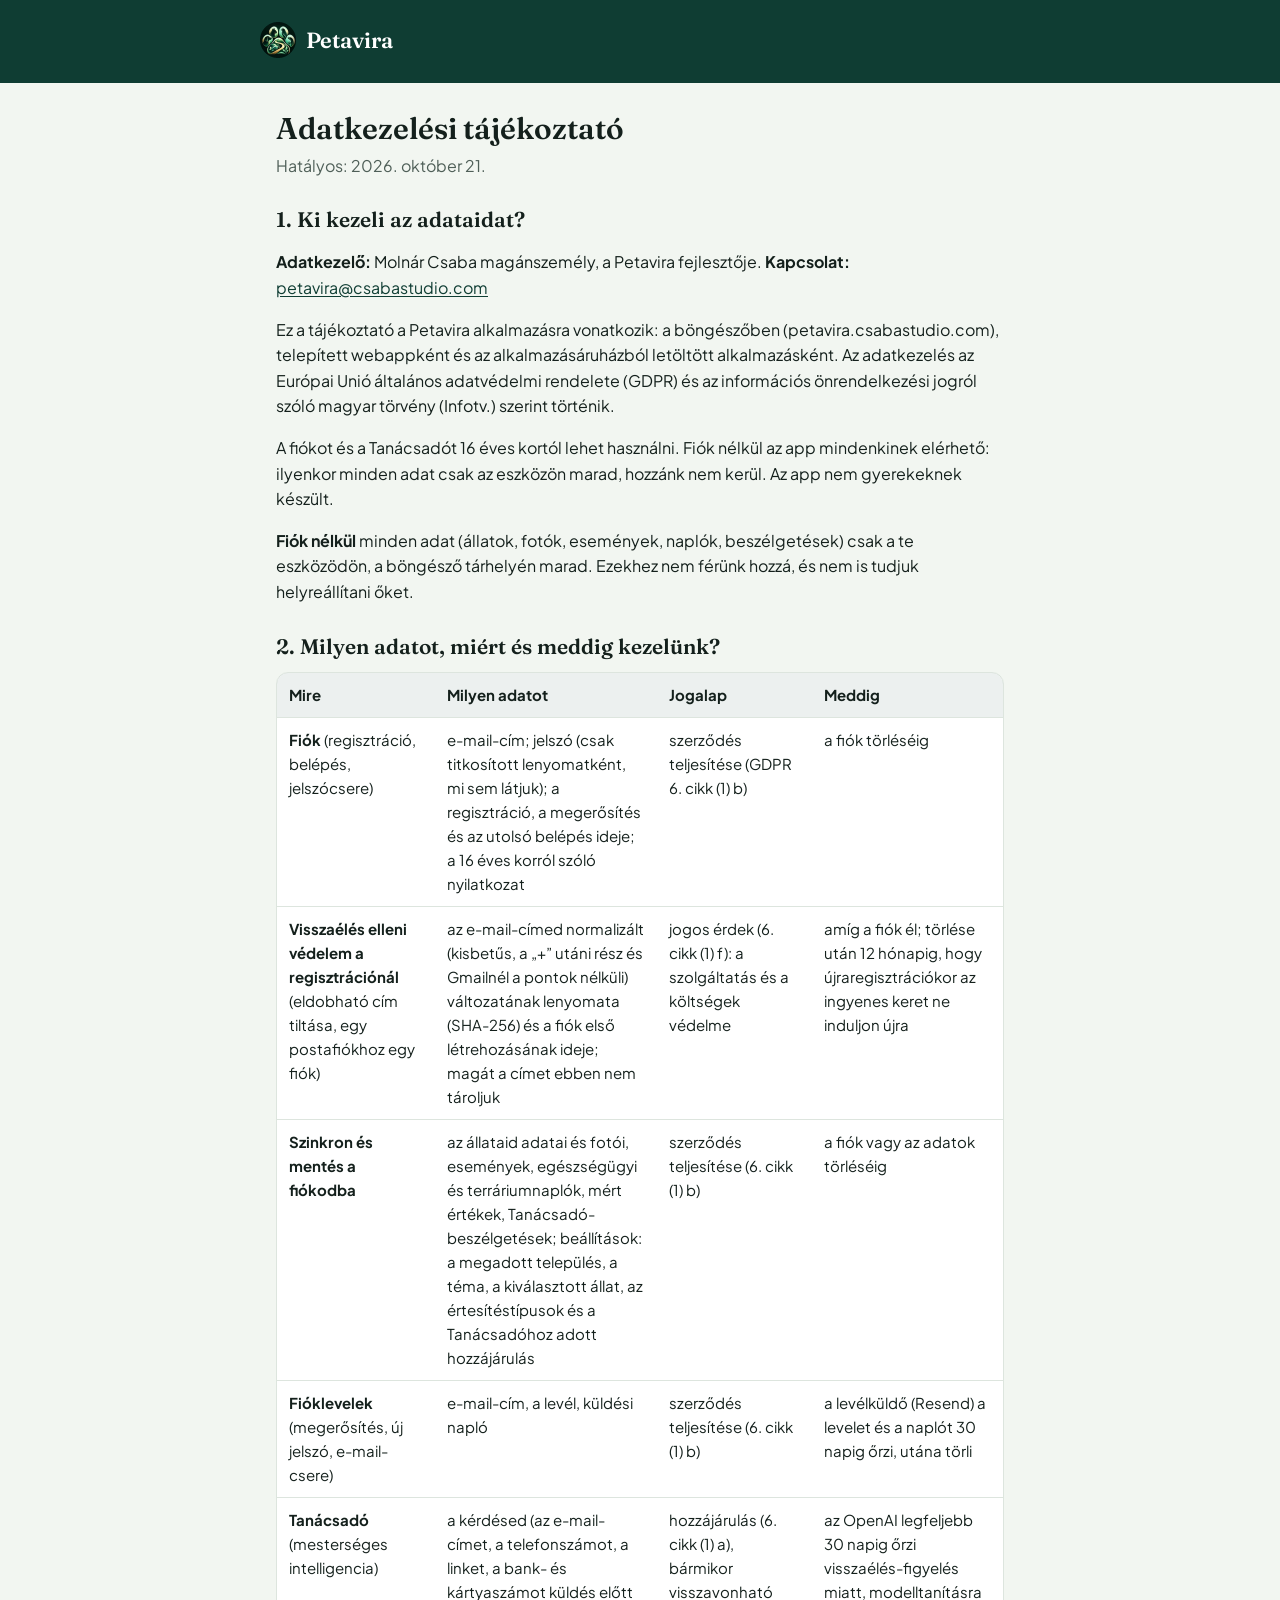
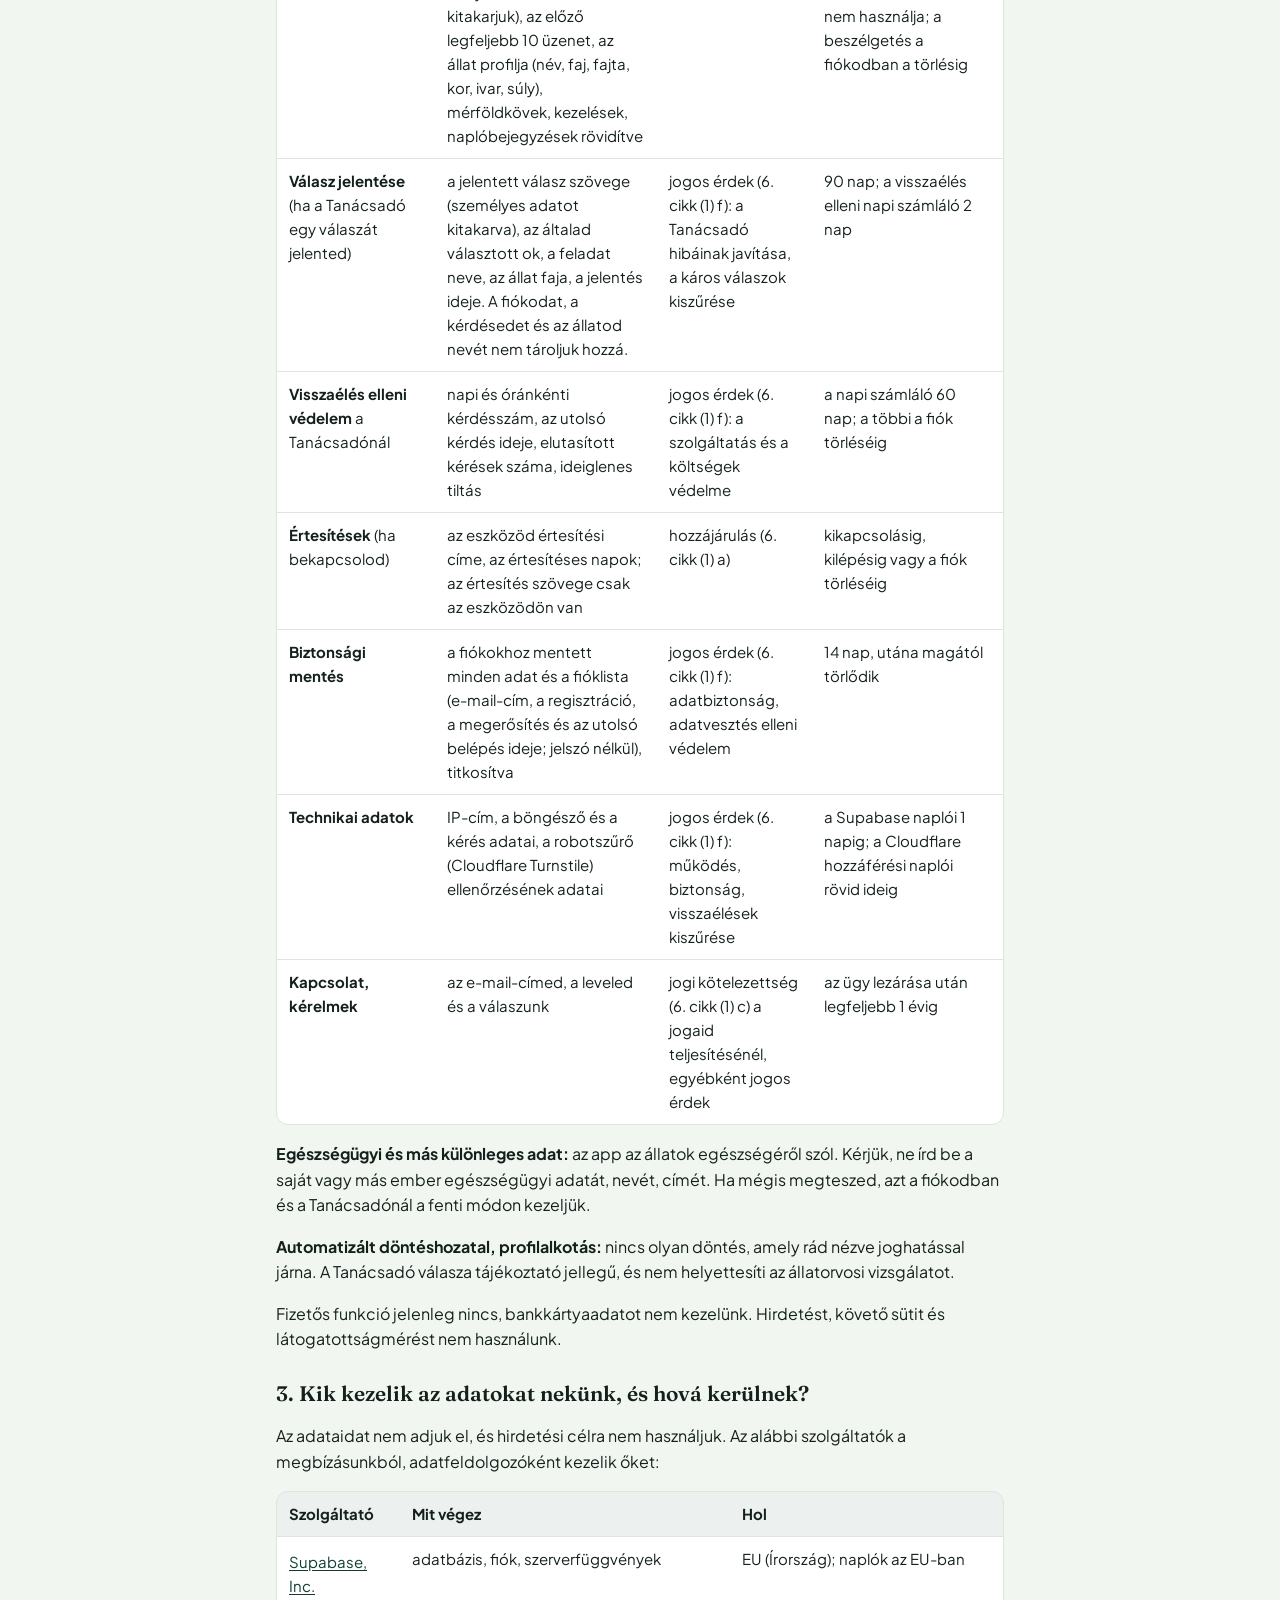
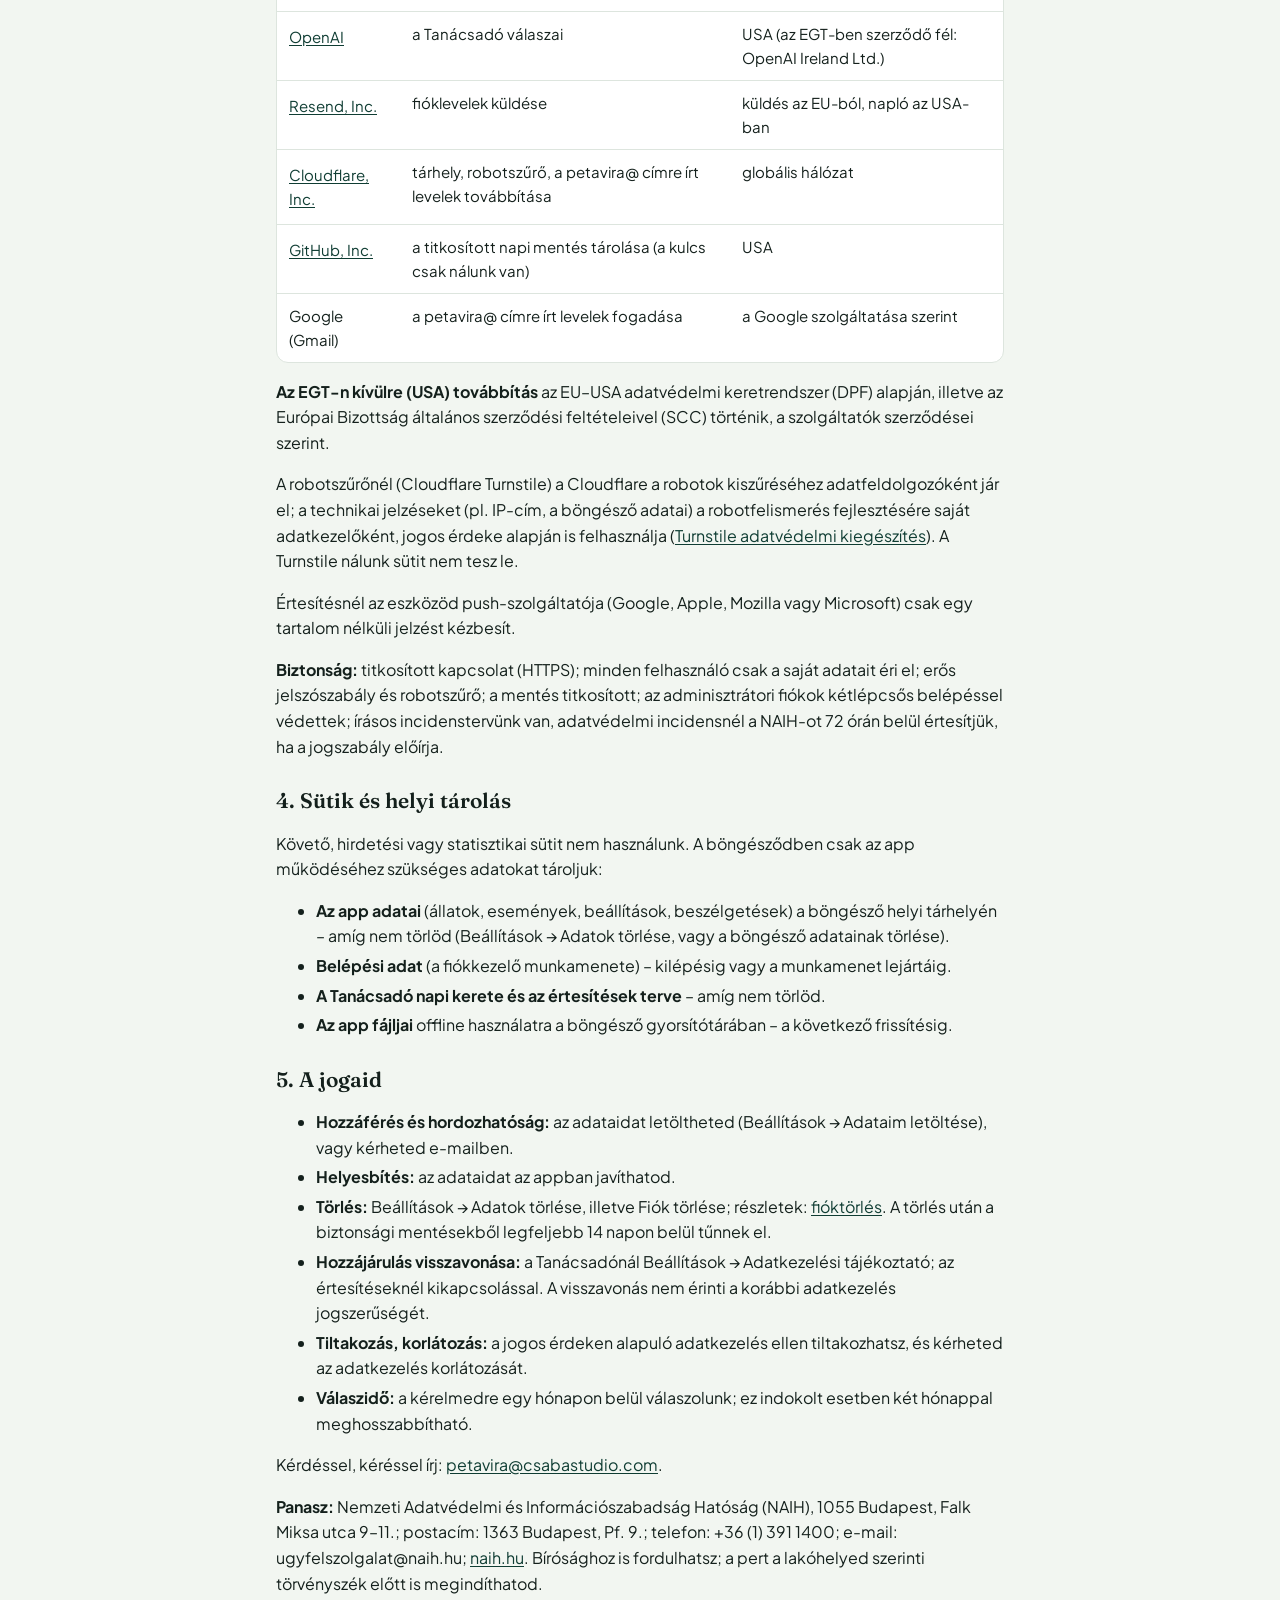
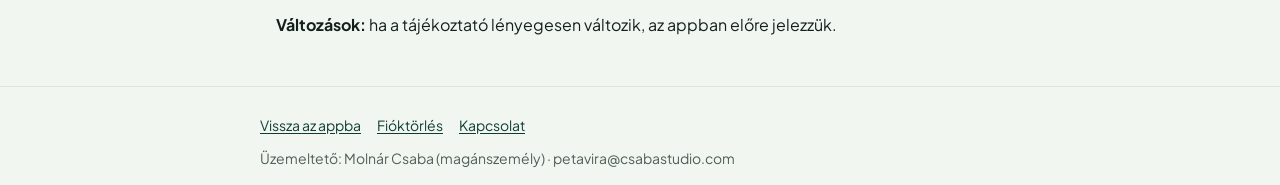
==== commit e8ff30ac: "Regisztrációs védelem: érthető hibaüzenet, tájékoztató és fióktörlési oldal (e-mail-lenyomat) Co-Aut" ====
--- a/adatvedelem.html
+++ b/adatvedelem.html
@@ -17,7 +17,7 @@
 <header><div class="in"><a href="./"><img src="img/paw-144.webp" alt="" width="36" height="36"><span class="nm">Petavira</span></a></div></header>
 <main id="tartalom">
 <h1>Adatkezelési tájékoztató</h1>
-<p class="sub">Hatályos: 2026. október 18.</p>
+<p class="sub">Hatályos: 2026. október 21.</p>
 
 <h2>1. Ki kezeli az adataidat?</h2>
 <p><b>Adatkezelő:</b> Molnár Csaba magánszemély, a Petavira fejlesztője. <b>Kapcsolat:</b> <a href="mailto:petavira@csabastudio.com">petavira@csabastudio.com</a></p>
@@ -30,6 +30,7 @@
 <thead><tr><th scope="col">Mire</th><th scope="col">Milyen adatot</th><th scope="col">Jogalap</th><th scope="col">Meddig</th></tr></thead>
 <tbody>
 <tr><td><b>Fiók</b> (regisztráció, belépés, jelszócsere)</td><td>e-mail-cím; jelszó (csak titkosított lenyomatként, mi sem látjuk); a regisztráció, a megerősítés és az utolsó belépés ideje; a 16 éves korról szóló nyilatkozat</td><td>szerződés teljesítése (GDPR 6. cikk (1) b)</td><td>a fiók törléséig</td></tr>
+<tr><td><b>Visszaélés elleni védelem a regisztrációnál</b> (eldobható cím tiltása, egy postafiókhoz egy fiók)</td><td>az e-mail-címed normalizált (kisbetűs, a „+” utáni rész és Gmailnél a pontok nélküli) változatának lenyomata (SHA-256) és a fiók első létrehozásának ideje; magát a címet ebben nem tároljuk</td><td>jogos érdek (6. cikk (1) f): a szolgáltatás és a költségek védelme</td><td>amíg a fiók él; törlése után 12 hónapig, hogy újraregisztrációkor az ingyenes keret ne induljon újra</td></tr>
 <tr><td><b>Szinkron és mentés a fiókodba</b></td><td>az állataid adatai és fotói, események, egészségügyi és terráriumnaplók, mért értékek, Tanácsadó-beszélgetések; beállítások: a megadott település, a téma, a kiválasztott állat, az értesítéstípusok és a Tanácsadóhoz adott hozzájárulás</td><td>szerződés teljesítése (6. cikk (1) b)</td><td>a fiók vagy az adatok törléséig</td></tr>
 <tr><td><b>Fióklevelek</b> (megerősítés, új jelszó, e-mail-csere)</td><td>e-mail-cím, a levél, küldési napló</td><td>szerződés teljesítése (6. cikk (1) b)</td><td>a levélküldő (Resend) a levelet és a naplót 30 napig őrzi, utána törli</td></tr>
 <tr><td><b>Tanácsadó</b> (mesterséges intelligencia)</td><td>a kérdésed (az e-mail-címet, a telefonszámot, a linket, a bank- és kártyaszámot küldés előtt kitakarjuk), az előző legfeljebb 10 üzenet, az állat profilja (név, faj, fajta, kor, ivar, súly), mérföldkövek, kezelések, naplóbejegyzések rövidítve</td><td>hozzájárulás (6. cikk (1) a), bármikor visszavonható</td><td>az OpenAI legfeljebb 30 napig őrzi visszaélés-figyelés miatt, modelltanításra nem használja; a beszélgetés a fiókodban a törlésig</td></tr>
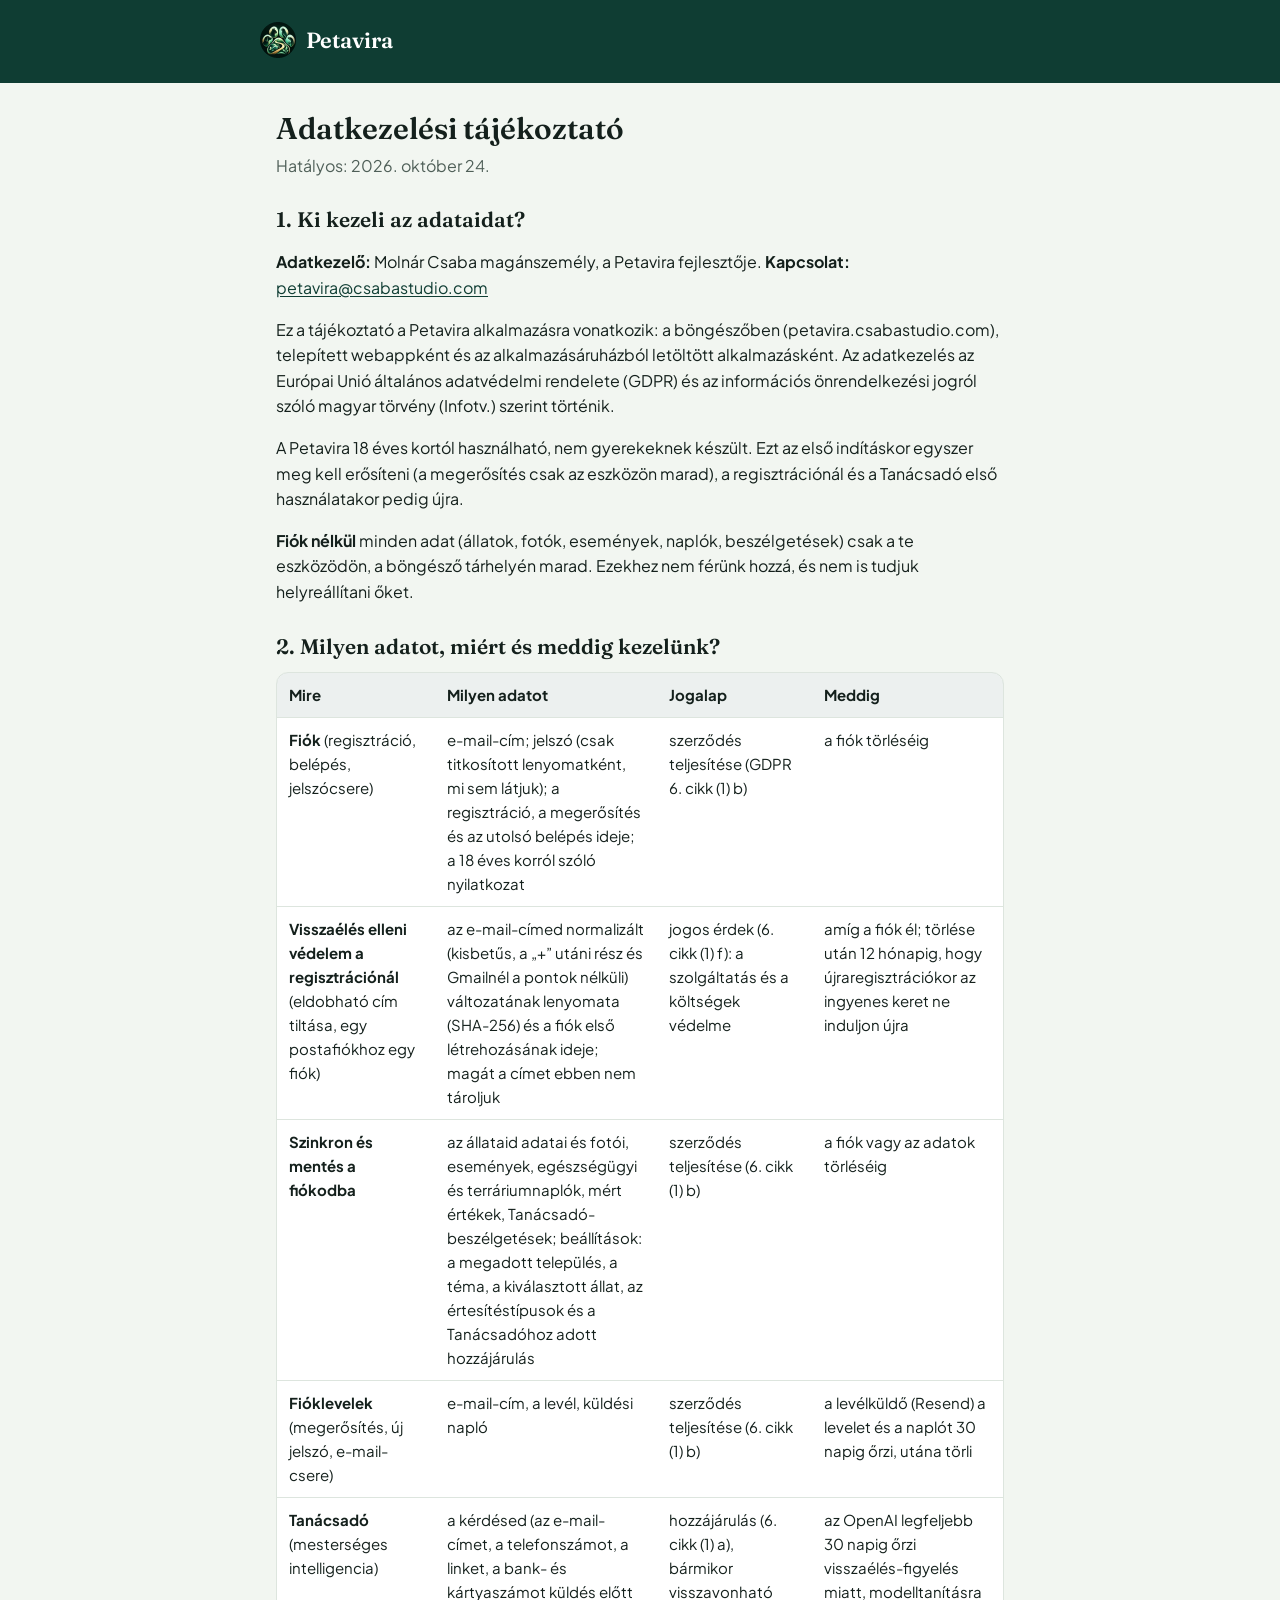
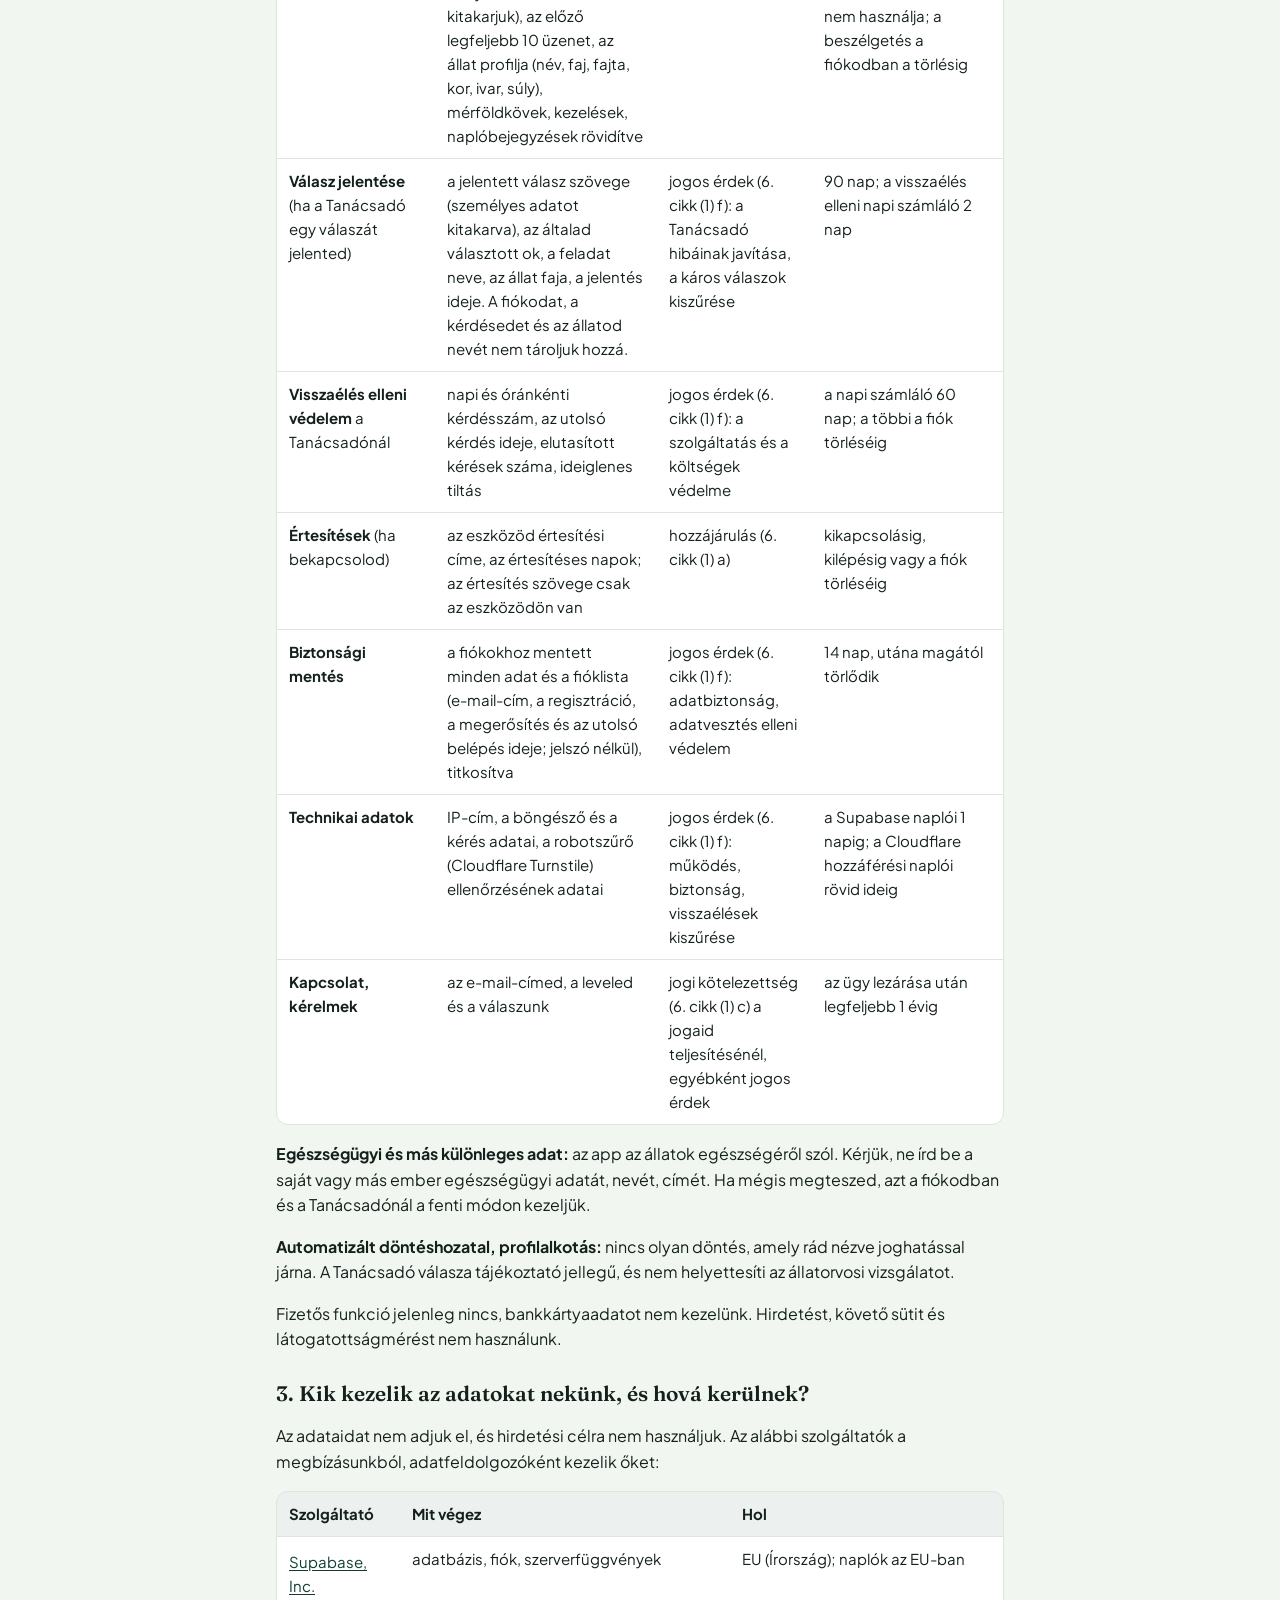
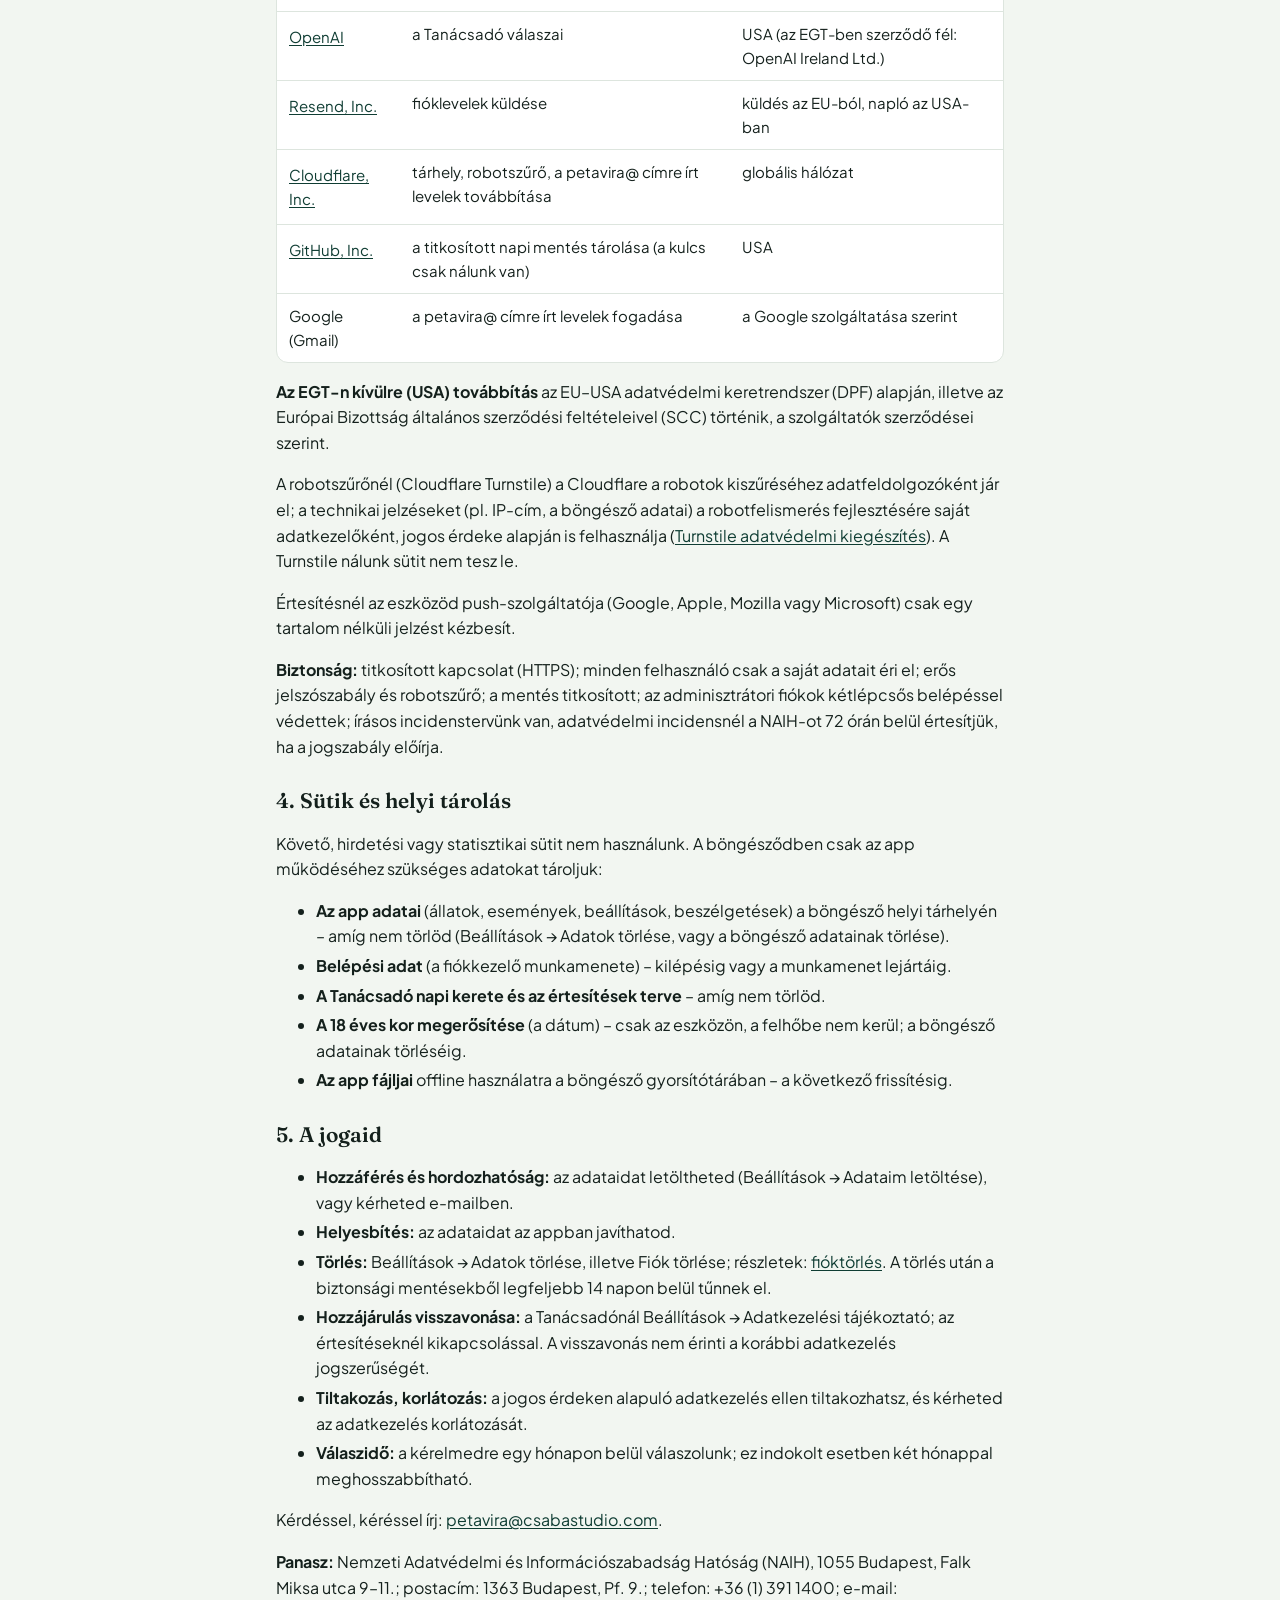
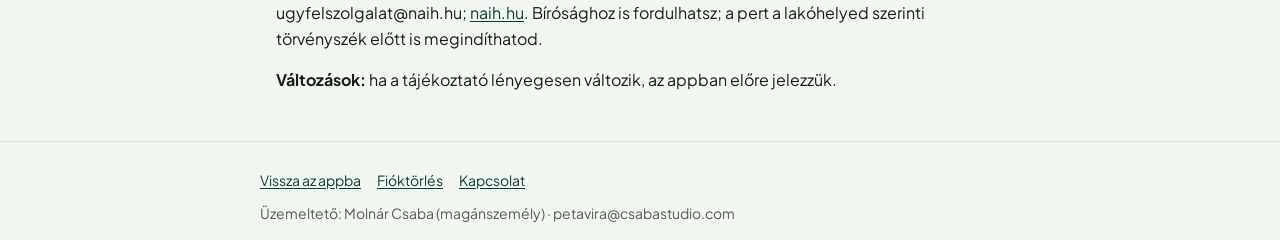
==== commit afd002ee: "Korhatár 18 év (B): egyszeri megerősítés induláskor, AI-hozzájárulás v4, tájékoztató; Gerinctelen so" ====
--- a/adatvedelem.html
+++ b/adatvedelem.html
@@ -17,19 +17,19 @@
 <header><div class="in"><a href="./"><img src="img/paw-144.webp" alt="" width="36" height="36"><span class="nm">Petavira</span></a></div></header>
 <main id="tartalom">
 <h1>Adatkezelési tájékoztató</h1>
-<p class="sub">Hatályos: 2026. október 21.</p>
+<p class="sub">Hatályos: 2026. október 24.</p>
 
 <h2>1. Ki kezeli az adataidat?</h2>
 <p><b>Adatkezelő:</b> Molnár Csaba magánszemély, a Petavira fejlesztője. <b>Kapcsolat:</b> <a href="mailto:petavira@csabastudio.com">petavira@csabastudio.com</a></p>
 <p>Ez a tájékoztató a Petavira alkalmazásra vonatkozik: a böngészőben (petavira.csabastudio.com), telepített webappként és az alkalmazásáruházból letöltött alkalmazásként. Az adatkezelés az Európai Unió általános adatvédelmi rendelete (GDPR) és az információs önrendelkezési jogról szóló magyar törvény (Infotv.) szerint történik.</p>
-<p>A fiókot és a Tanácsadót 16 éves kortól lehet használni. Fiók nélkül az app mindenkinek elérhető: ilyenkor minden adat csak az eszközön marad, hozzánk nem kerül. Az app nem gyerekeknek készült.</p>
+<p>A Petavira 18 éves kortól használható, nem gyerekeknek készült. Ezt az első indításkor egyszer meg kell erősíteni (a megerősítés csak az eszközön marad), a regisztrációnál és a Tanácsadó első használatakor pedig újra.</p>
 <p><b>Fiók nélkül</b> minden adat (állatok, fotók, események, naplók, beszélgetések) csak a te eszközödön, a böngésző tárhelyén marad. Ezekhez nem férünk hozzá, és nem is tudjuk helyreállítani őket.</p>
 
 <h2>2. Milyen adatot, miért és meddig kezelünk?</h2>
 <div class="tw" role="region" aria-label="Adatkezelések táblázata" tabindex="0"><table>
 <thead><tr><th scope="col">Mire</th><th scope="col">Milyen adatot</th><th scope="col">Jogalap</th><th scope="col">Meddig</th></tr></thead>
 <tbody>
-<tr><td><b>Fiók</b> (regisztráció, belépés, jelszócsere)</td><td>e-mail-cím; jelszó (csak titkosított lenyomatként, mi sem látjuk); a regisztráció, a megerősítés és az utolsó belépés ideje; a 16 éves korról szóló nyilatkozat</td><td>szerződés teljesítése (GDPR 6. cikk (1) b)</td><td>a fiók törléséig</td></tr>
+<tr><td><b>Fiók</b> (regisztráció, belépés, jelszócsere)</td><td>e-mail-cím; jelszó (csak titkosított lenyomatként, mi sem látjuk); a regisztráció, a megerősítés és az utolsó belépés ideje; a 18 éves korról szóló nyilatkozat</td><td>szerződés teljesítése (GDPR 6. cikk (1) b)</td><td>a fiók törléséig</td></tr>
 <tr><td><b>Visszaélés elleni védelem a regisztrációnál</b> (eldobható cím tiltása, egy postafiókhoz egy fiók)</td><td>az e-mail-címed normalizált (kisbetűs, a „+” utáni rész és Gmailnél a pontok nélküli) változatának lenyomata (SHA-256) és a fiók első létrehozásának ideje; magát a címet ebben nem tároljuk</td><td>jogos érdek (6. cikk (1) f): a szolgáltatás és a költségek védelme</td><td>amíg a fiók él; törlése után 12 hónapig, hogy újraregisztrációkor az ingyenes keret ne induljon újra</td></tr>
 <tr><td><b>Szinkron és mentés a fiókodba</b></td><td>az állataid adatai és fotói, események, egészségügyi és terráriumnaplók, mért értékek, Tanácsadó-beszélgetések; beállítások: a megadott település, a téma, a kiválasztott állat, az értesítéstípusok és a Tanácsadóhoz adott hozzájárulás</td><td>szerződés teljesítése (6. cikk (1) b)</td><td>a fiók vagy az adatok törléséig</td></tr>
 <tr><td><b>Fióklevelek</b> (megerősítés, új jelszó, e-mail-csere)</td><td>e-mail-cím, a levél, küldési napló</td><td>szerződés teljesítése (6. cikk (1) b)</td><td>a levélküldő (Resend) a levelet és a naplót 30 napig őrzi, utána törli</td></tr>
@@ -68,6 +68,7 @@
 <li><b>Az app adatai</b> (állatok, események, beállítások, beszélgetések) a böngésző helyi tárhelyén – amíg nem törlöd (Beállítások → Adatok törlése, vagy a böngésző adatainak törlése).</li>
 <li><b>Belépési adat</b> (a fiókkezelő munkamenete) – kilépésig vagy a munkamenet lejártáig.</li>
 <li><b>A Tanácsadó napi kerete és az értesítések terve</b> – amíg nem törlöd.</li>
+<li><b>A 18 éves kor megerősítése</b> (a dátum) – csak az eszközön, a felhőbe nem kerül; a böngésző adatainak törléséig.</li>
 <li><b>Az app fájljai</b> offline használatra a böngésző gyorsítótárában – a következő frissítésig.</li>
 </ul>
 
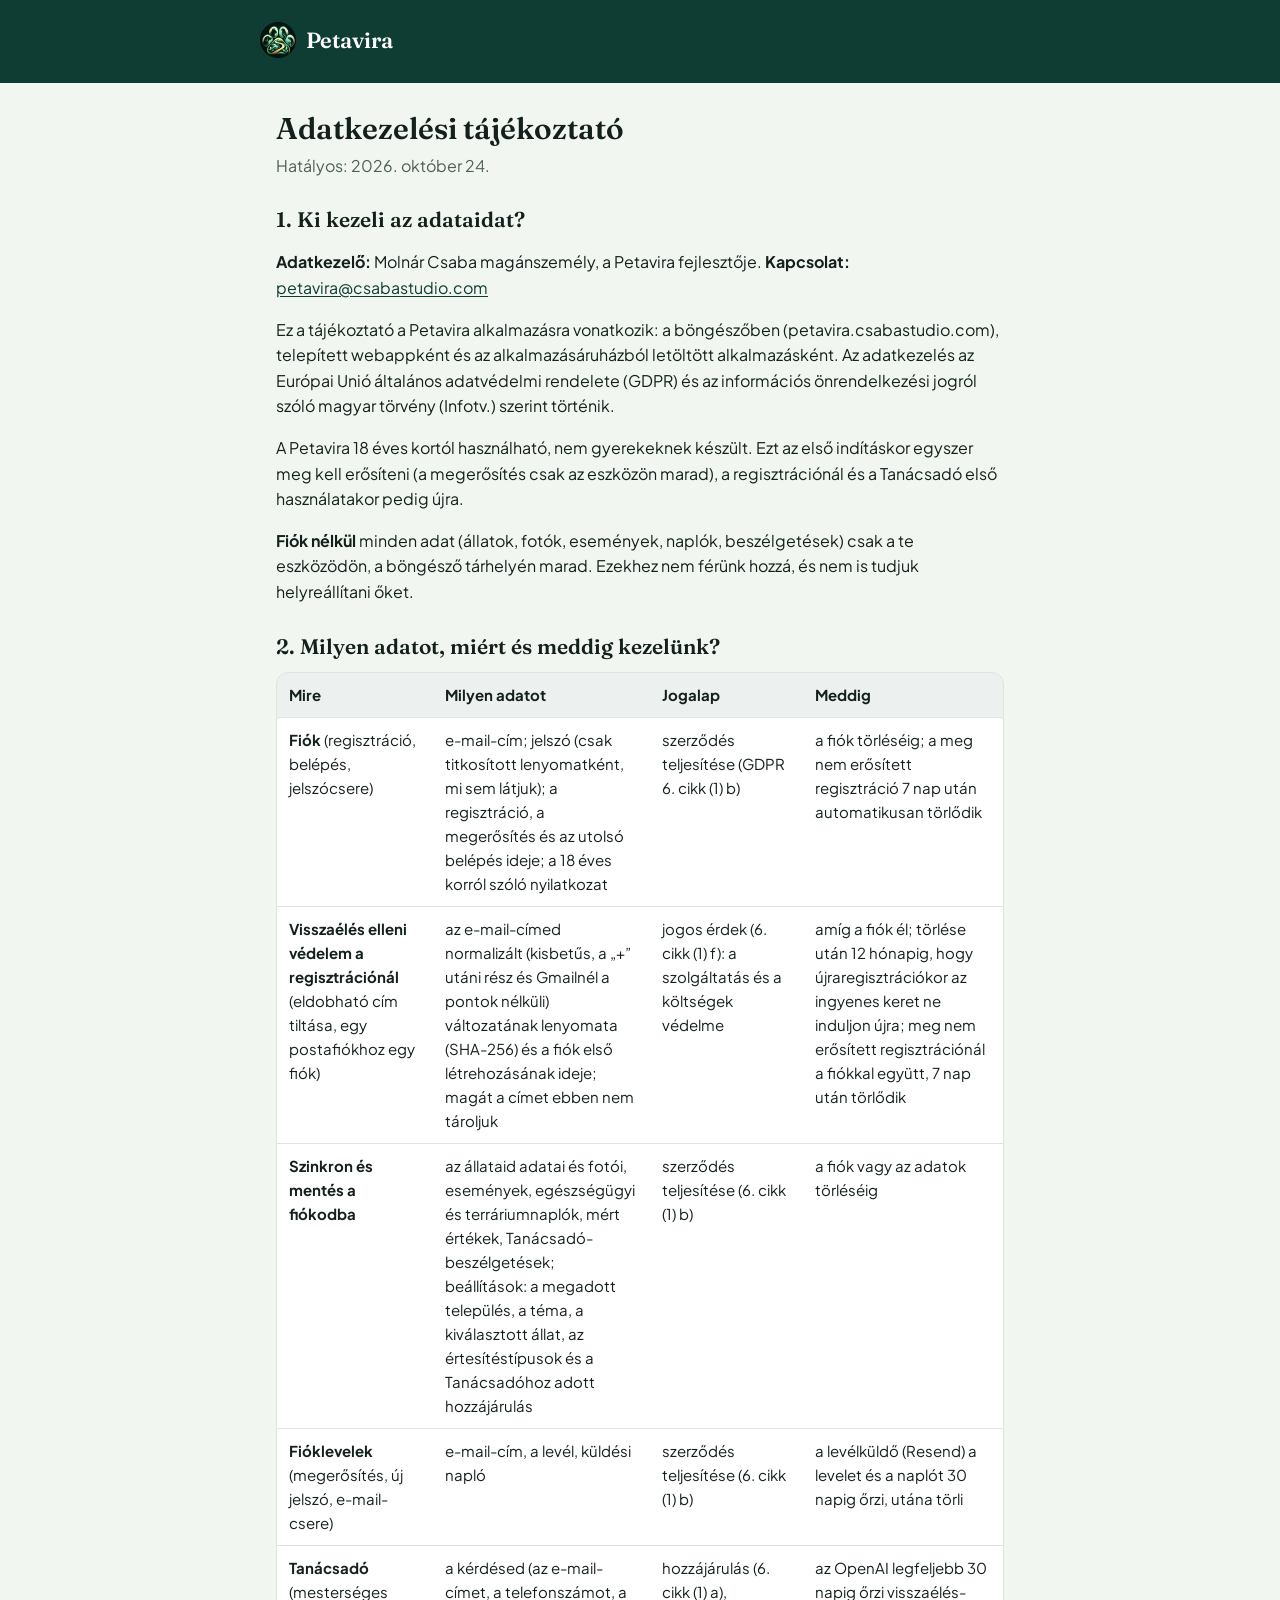
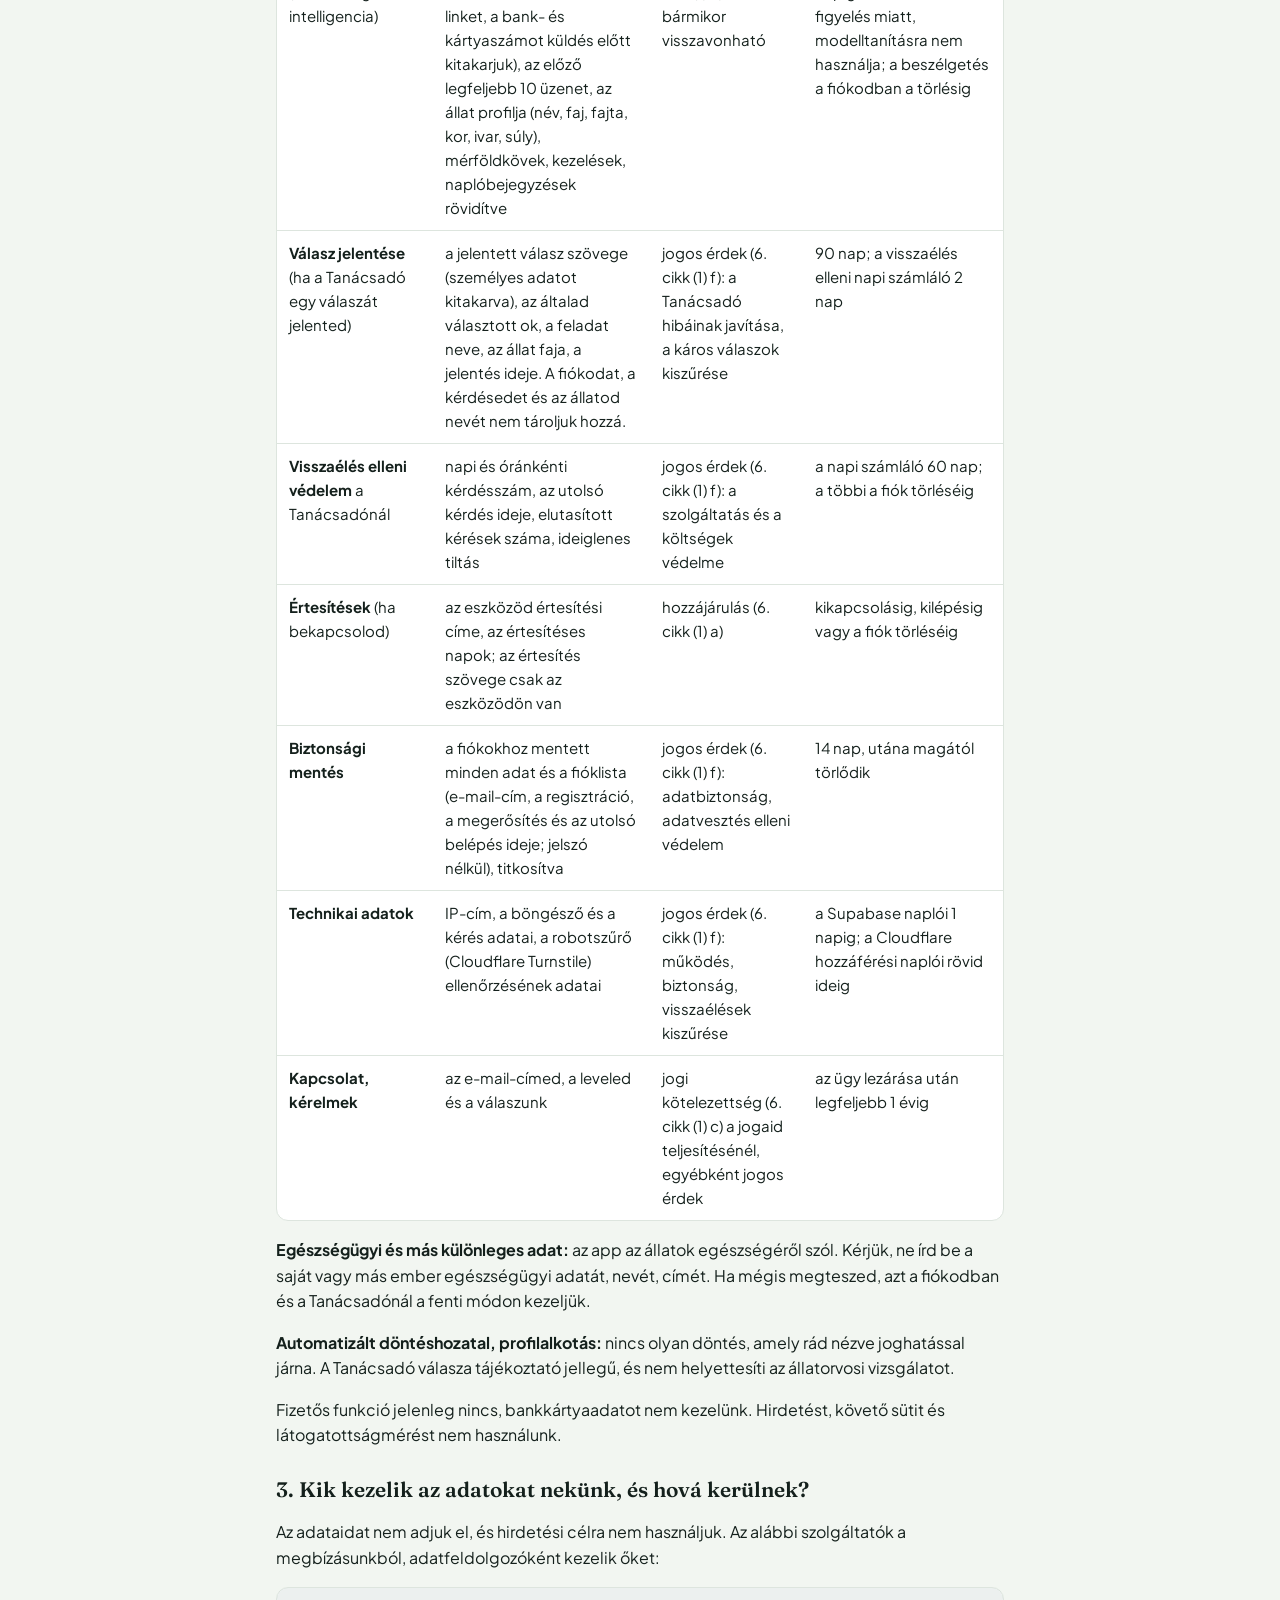
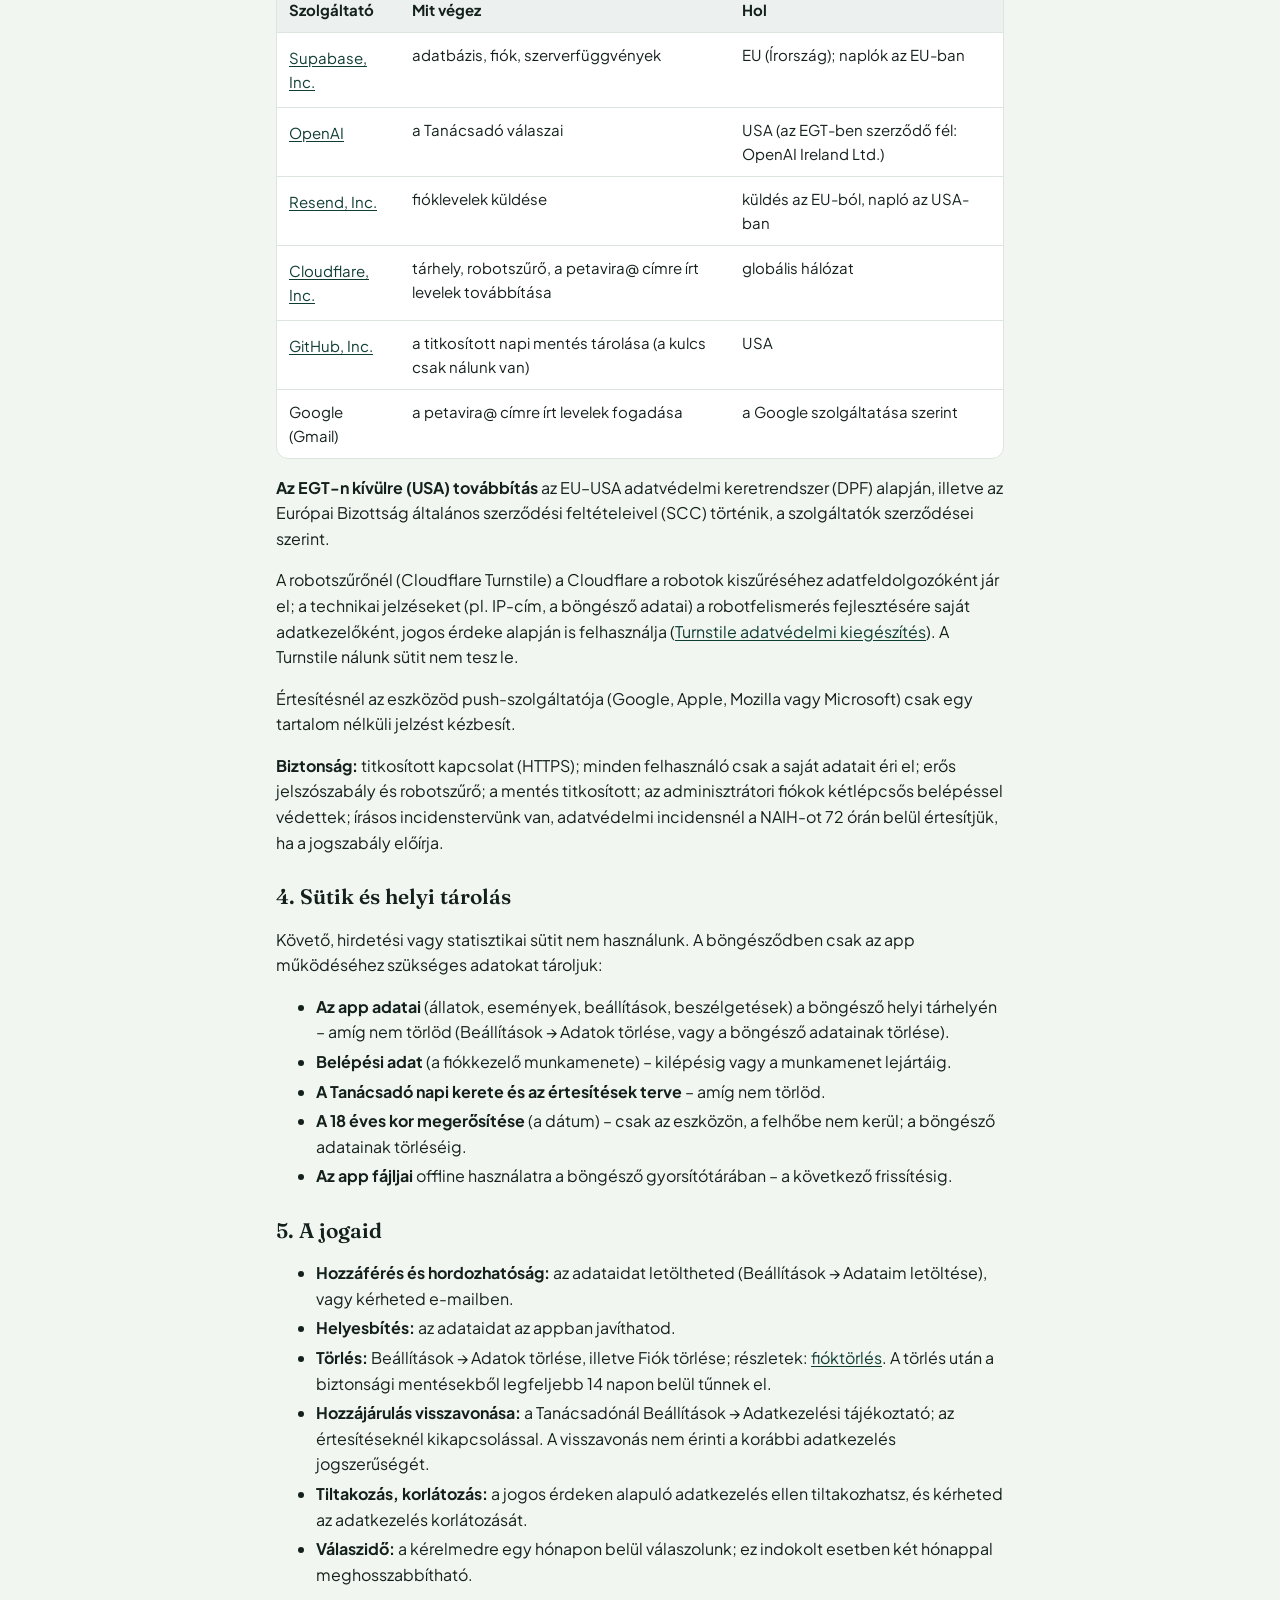
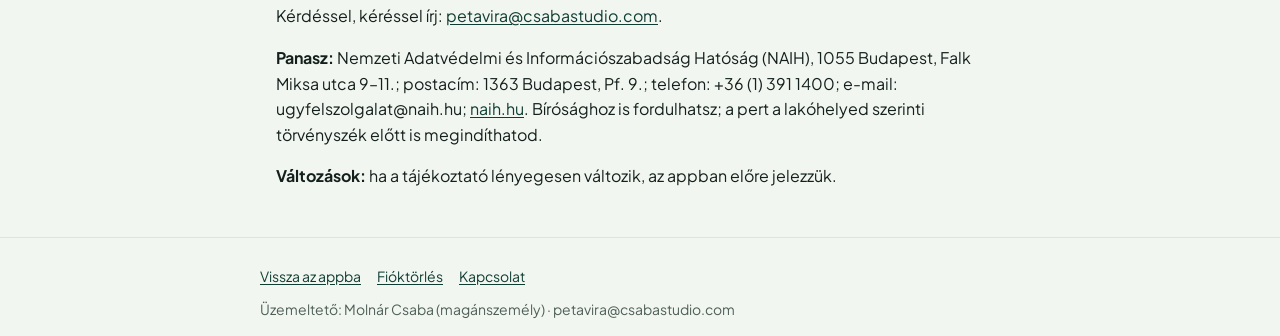
==== commit bdc93c73: "Adatvédelem: meg nem erősített regisztráció 7 nap után törlődik (A6); sw v23 Co-Authored-By: Claude " ====
--- a/adatvedelem.html
+++ b/adatvedelem.html
@@ -29,8 +29,8 @@
 <div class="tw" role="region" aria-label="Adatkezelések táblázata" tabindex="0"><table>
 <thead><tr><th scope="col">Mire</th><th scope="col">Milyen adatot</th><th scope="col">Jogalap</th><th scope="col">Meddig</th></tr></thead>
 <tbody>
-<tr><td><b>Fiók</b> (regisztráció, belépés, jelszócsere)</td><td>e-mail-cím; jelszó (csak titkosított lenyomatként, mi sem látjuk); a regisztráció, a megerősítés és az utolsó belépés ideje; a 18 éves korról szóló nyilatkozat</td><td>szerződés teljesítése (GDPR 6. cikk (1) b)</td><td>a fiók törléséig</td></tr>
-<tr><td><b>Visszaélés elleni védelem a regisztrációnál</b> (eldobható cím tiltása, egy postafiókhoz egy fiók)</td><td>az e-mail-címed normalizált (kisbetűs, a „+” utáni rész és Gmailnél a pontok nélküli) változatának lenyomata (SHA-256) és a fiók első létrehozásának ideje; magát a címet ebben nem tároljuk</td><td>jogos érdek (6. cikk (1) f): a szolgáltatás és a költségek védelme</td><td>amíg a fiók él; törlése után 12 hónapig, hogy újraregisztrációkor az ingyenes keret ne induljon újra</td></tr>
+<tr><td><b>Fiók</b> (regisztráció, belépés, jelszócsere)</td><td>e-mail-cím; jelszó (csak titkosított lenyomatként, mi sem látjuk); a regisztráció, a megerősítés és az utolsó belépés ideje; a 18 éves korról szóló nyilatkozat</td><td>szerződés teljesítése (GDPR 6. cikk (1) b)</td><td>a fiók törléséig; a meg nem erősített regisztráció 7 nap után automatikusan törlődik</td></tr>
+<tr><td><b>Visszaélés elleni védelem a regisztrációnál</b> (eldobható cím tiltása, egy postafiókhoz egy fiók)</td><td>az e-mail-címed normalizált (kisbetűs, a „+” utáni rész és Gmailnél a pontok nélküli) változatának lenyomata (SHA-256) és a fiók első létrehozásának ideje; magát a címet ebben nem tároljuk</td><td>jogos érdek (6. cikk (1) f): a szolgáltatás és a költségek védelme</td><td>amíg a fiók él; törlése után 12 hónapig, hogy újraregisztrációkor az ingyenes keret ne induljon újra; meg nem erősített regisztrációnál a fiókkal együtt, 7 nap után törlődik</td></tr>
 <tr><td><b>Szinkron és mentés a fiókodba</b></td><td>az állataid adatai és fotói, események, egészségügyi és terráriumnaplók, mért értékek, Tanácsadó-beszélgetések; beállítások: a megadott település, a téma, a kiválasztott állat, az értesítéstípusok és a Tanácsadóhoz adott hozzájárulás</td><td>szerződés teljesítése (6. cikk (1) b)</td><td>a fiók vagy az adatok törléséig</td></tr>
 <tr><td><b>Fióklevelek</b> (megerősítés, új jelszó, e-mail-csere)</td><td>e-mail-cím, a levél, küldési napló</td><td>szerződés teljesítése (6. cikk (1) b)</td><td>a levélküldő (Resend) a levelet és a naplót 30 napig őrzi, utána törli</td></tr>
 <tr><td><b>Tanácsadó</b> (mesterséges intelligencia)</td><td>a kérdésed (az e-mail-címet, a telefonszámot, a linket, a bank- és kártyaszámot küldés előtt kitakarjuk), az előző legfeljebb 10 üzenet, az állat profilja (név, faj, fajta, kor, ivar, súly), mérföldkövek, kezelések, naplóbejegyzések rövidítve</td><td>hozzájárulás (6. cikk (1) a), bármikor visszavonható</td><td>az OpenAI legfeljebb 30 napig őrzi visszaélés-figyelés miatt, modelltanításra nem használja; a beszélgetés a fiókodban a törlésig</td></tr>
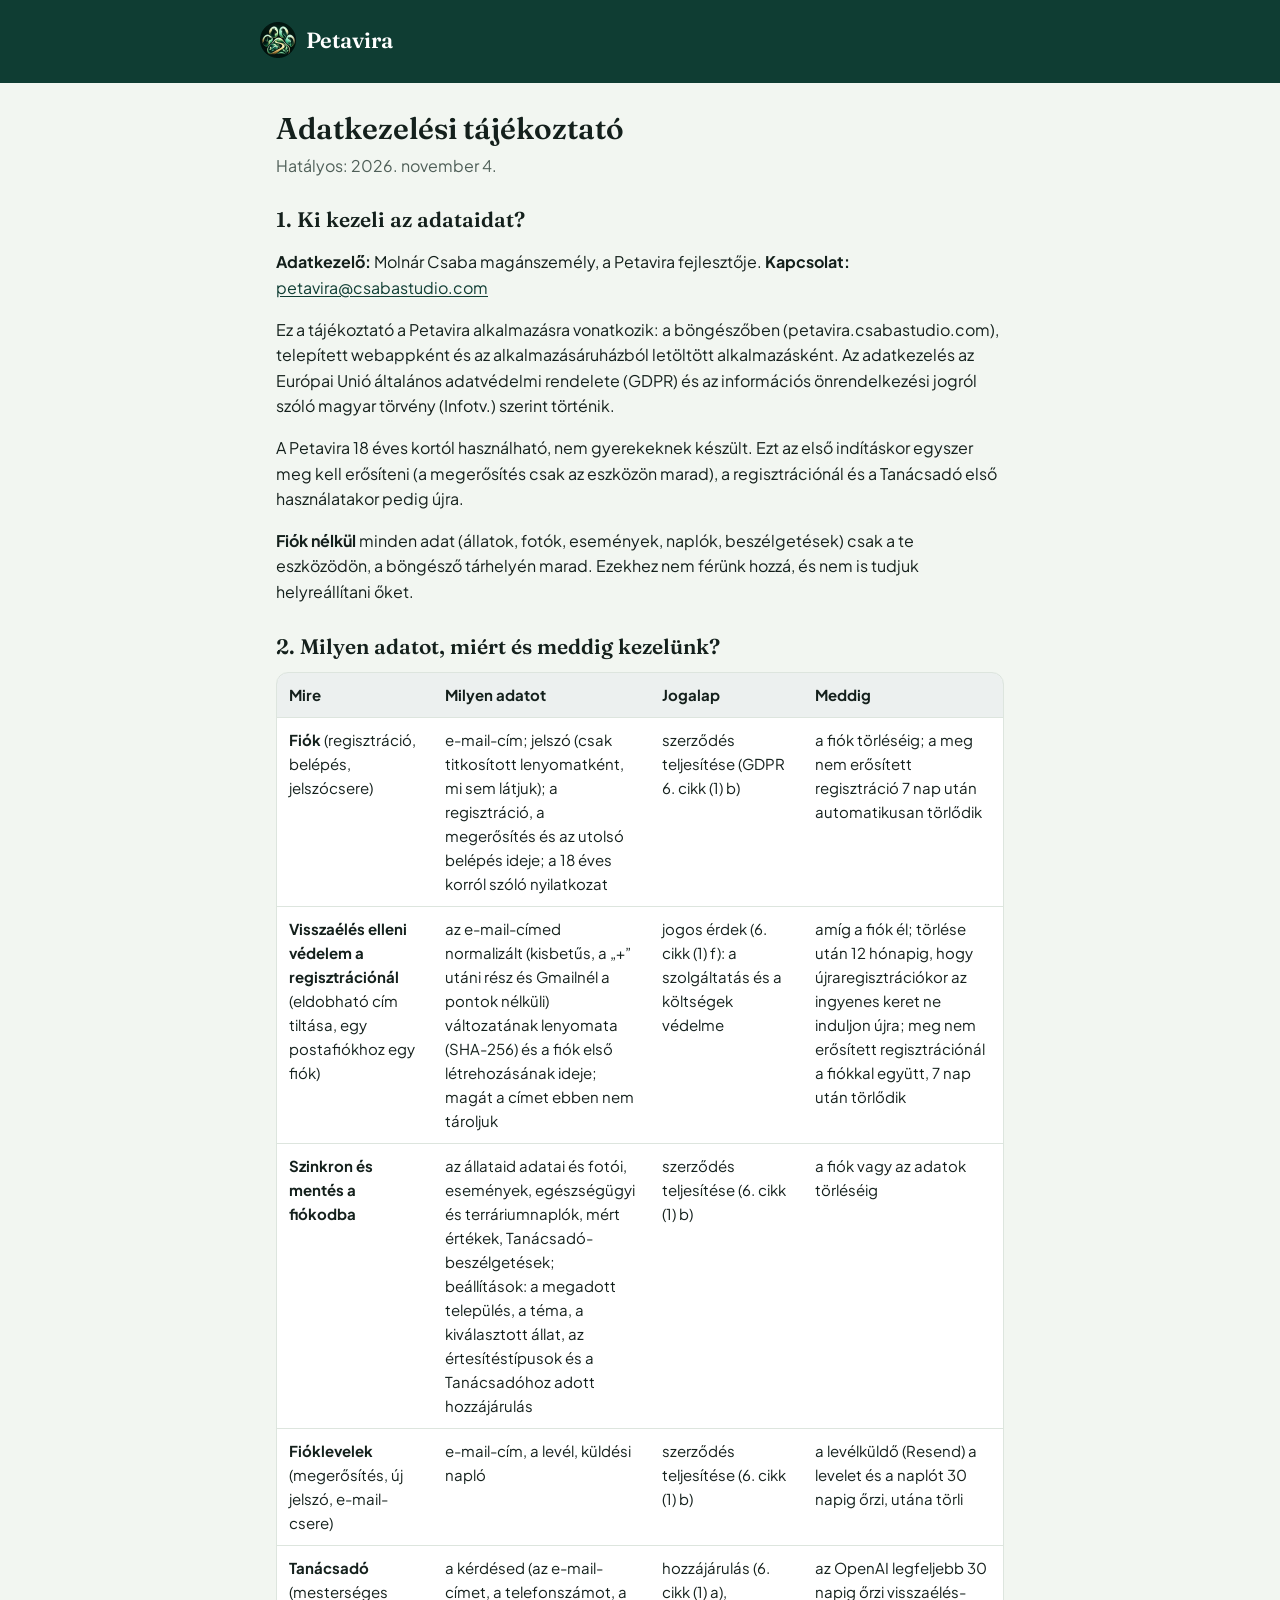
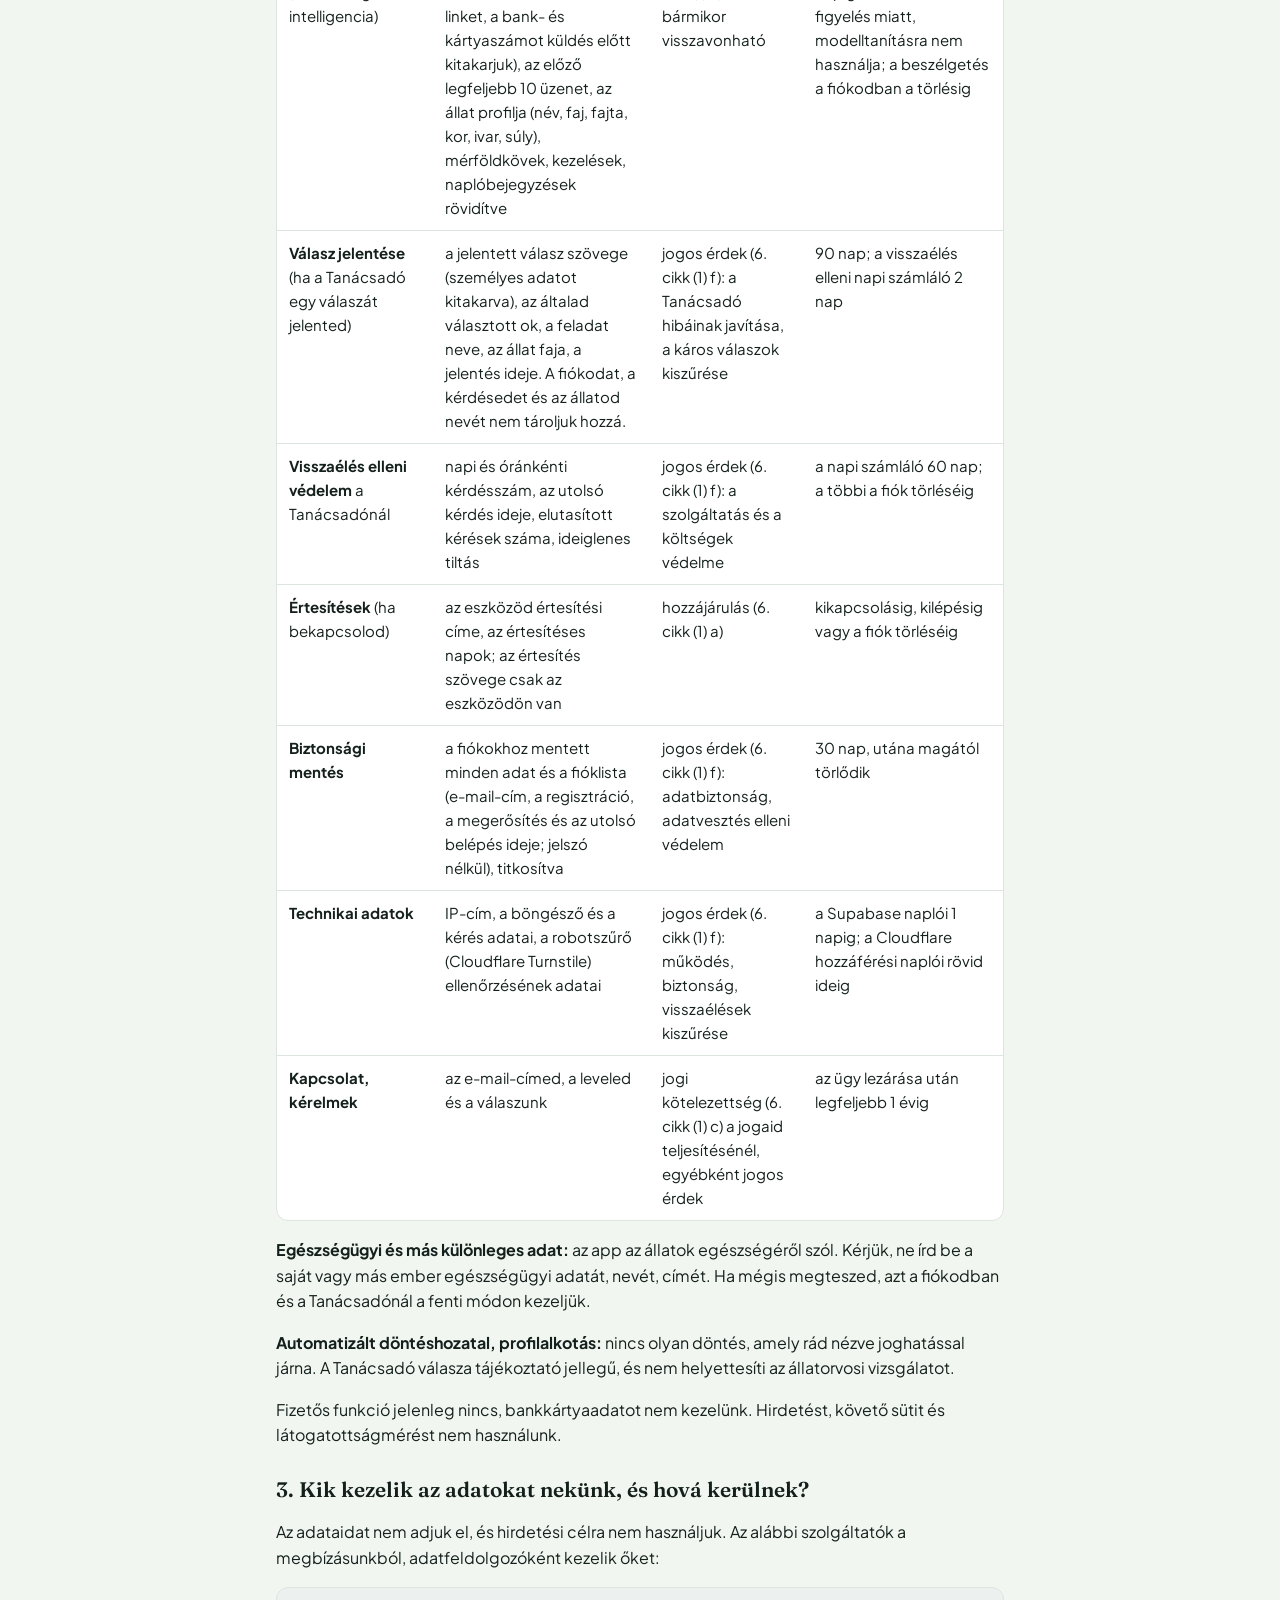
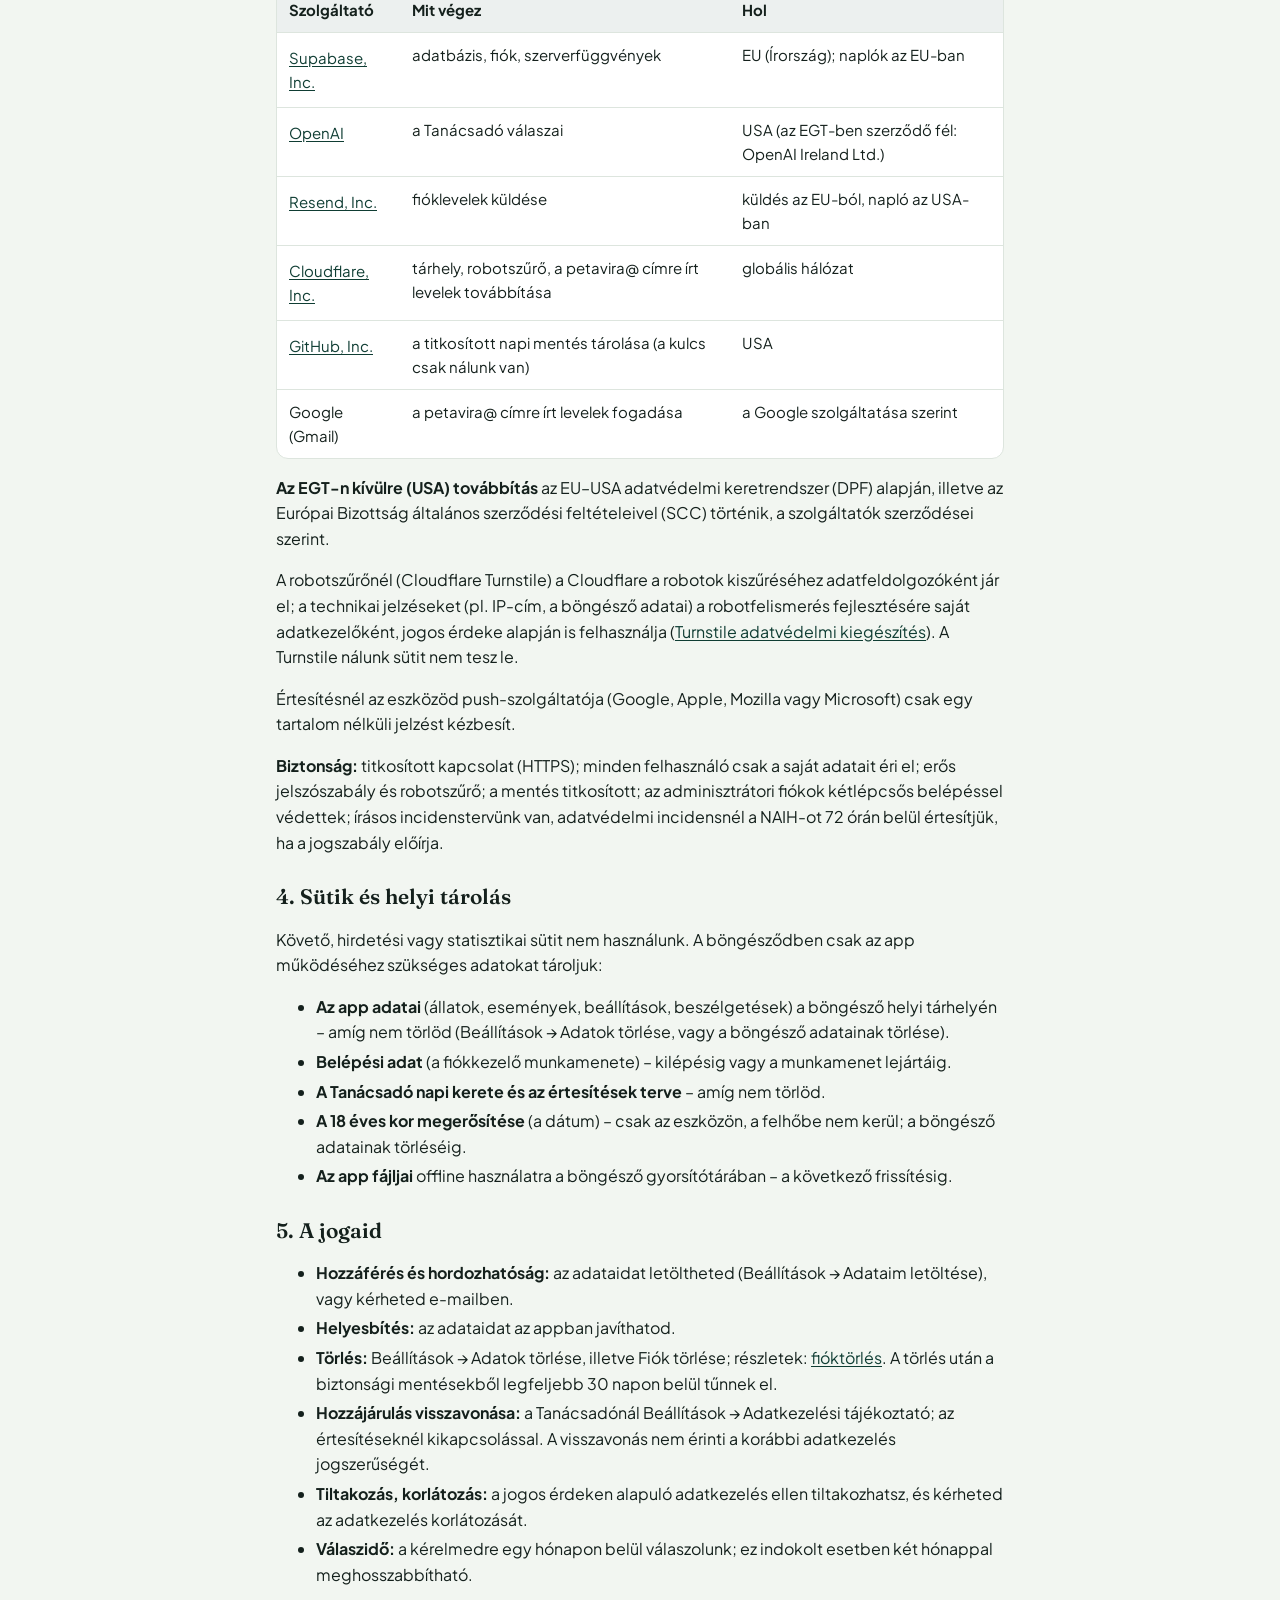
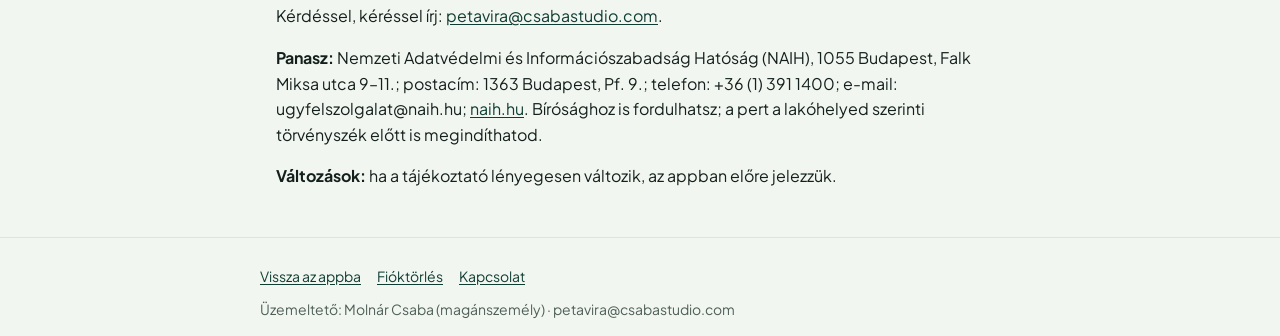
==== commit 7d6a4f26: "ÁSZF és hozzájárulások szétválasztása (jogászi audit, nov. 4.) - Regisztráció: külön 18+ jelölőnégyz" ====
--- a/adatvedelem.html
+++ b/adatvedelem.html
@@ -17,7 +17,7 @@
 <header><div class="in"><a href="./"><img src="img/paw-144.webp" alt="" width="36" height="36"><span class="nm">Petavira</span></a></div></header>
 <main id="tartalom">
 <h1>Adatkezelési tájékoztató</h1>
-<p class="sub">Hatályos: 2026. október 24.</p>
+<p class="sub">Hatályos: 2026. november 4.</p>
 
 <h2>1. Ki kezeli az adataidat?</h2>
 <p><b>Adatkezelő:</b> Molnár Csaba magánszemély, a Petavira fejlesztője. <b>Kapcsolat:</b> <a href="mailto:petavira@csabastudio.com">petavira@csabastudio.com</a></p>
@@ -37,7 +37,7 @@
 <tr><td><b>Válasz jelentése</b> (ha a Tanácsadó egy válaszát jelented)</td><td>a jelentett válasz szövege (személyes adatot kitakarva), az általad választott ok, a feladat neve, az állat faja, a jelentés ideje. A fiókodat, a kérdésedet és az állatod nevét nem tároljuk hozzá.</td><td>jogos érdek (6. cikk (1) f): a Tanácsadó hibáinak javítása, a káros válaszok kiszűrése</td><td>90 nap; a visszaélés elleni napi számláló 2 nap</td></tr>
 <tr><td><b>Visszaélés elleni védelem</b> a Tanácsadónál</td><td>napi és óránkénti kérdésszám, az utolsó kérdés ideje, elutasított kérések száma, ideiglenes tiltás</td><td>jogos érdek (6. cikk (1) f): a szolgáltatás és a költségek védelme</td><td>a napi számláló 60 nap; a többi a fiók törléséig</td></tr>
 <tr><td><b>Értesítések</b> (ha bekapcsolod)</td><td>az eszközöd értesítési címe, az értesítéses napok; az értesítés szövege csak az eszközödön van</td><td>hozzájárulás (6. cikk (1) a)</td><td>kikapcsolásig, kilépésig vagy a fiók törléséig</td></tr>
-<tr><td><b>Biztonsági mentés</b></td><td>a fiókokhoz mentett minden adat és a fióklista (e-mail-cím, a regisztráció, a megerősítés és az utolsó belépés ideje; jelszó nélkül), titkosítva</td><td>jogos érdek (6. cikk (1) f): adatbiztonság, adatvesztés elleni védelem</td><td>14 nap, utána magától törlődik</td></tr>
+<tr><td><b>Biztonsági mentés</b></td><td>a fiókokhoz mentett minden adat és a fióklista (e-mail-cím, a regisztráció, a megerősítés és az utolsó belépés ideje; jelszó nélkül), titkosítva</td><td>jogos érdek (6. cikk (1) f): adatbiztonság, adatvesztés elleni védelem</td><td>30 nap, utána magától törlődik</td></tr>
 <tr><td><b>Technikai adatok</b></td><td>IP-cím, a böngésző és a kérés adatai, a robotszűrő (Cloudflare Turnstile) ellenőrzésének adatai</td><td>jogos érdek (6. cikk (1) f): működés, biztonság, visszaélések kiszűrése</td><td>a Supabase naplói 1 napig; a Cloudflare hozzáférési naplói rövid ideig</td></tr>
 <tr><td><b>Kapcsolat, kérelmek</b></td><td>az e-mail-címed, a leveled és a válaszunk</td><td>jogi kötelezettség (6. cikk (1) c) a jogaid teljesítésénél, egyébként jogos érdek</td><td>az ügy lezárása után legfeljebb 1 évig</td></tr>
 </tbody></table></div>
@@ -76,7 +76,7 @@
 <ul>
 <li><b>Hozzáférés és hordozhatóság:</b> az adataidat letöltheted (Beállítások → Adataim letöltése), vagy kérheted e-mailben.</li>
 <li><b>Helyesbítés:</b> az adataidat az appban javíthatod.</li>
-<li><b>Törlés:</b> Beállítások → Adatok törlése, illetve Fiók törlése; részletek: <a href="fioktorles.html">fióktörlés</a>. A törlés után a biztonsági mentésekből legfeljebb 14 napon belül tűnnek el.</li>
+<li><b>Törlés:</b> Beállítások → Adatok törlése, illetve Fiók törlése; részletek: <a href="fioktorles.html">fióktörlés</a>. A törlés után a biztonsági mentésekből legfeljebb 30 napon belül tűnnek el.</li>
 <li><b>Hozzájárulás visszavonása:</b> a Tanácsadónál Beállítások → Adatkezelési tájékoztató; az értesítéseknél kikapcsolással. A visszavonás nem érinti a korábbi adatkezelés jogszerűségét.</li>
 <li><b>Tiltakozás, korlátozás:</b> a jogos érdeken alapuló adatkezelés ellen tiltakozhatsz, és kérheted az adatkezelés korlátozását.</li>
 <li><b>Válaszidő:</b> a kérelmedre egy hónapon belül válaszolunk; ez indokolt esetben két hónappal meghosszabbítható.</li>
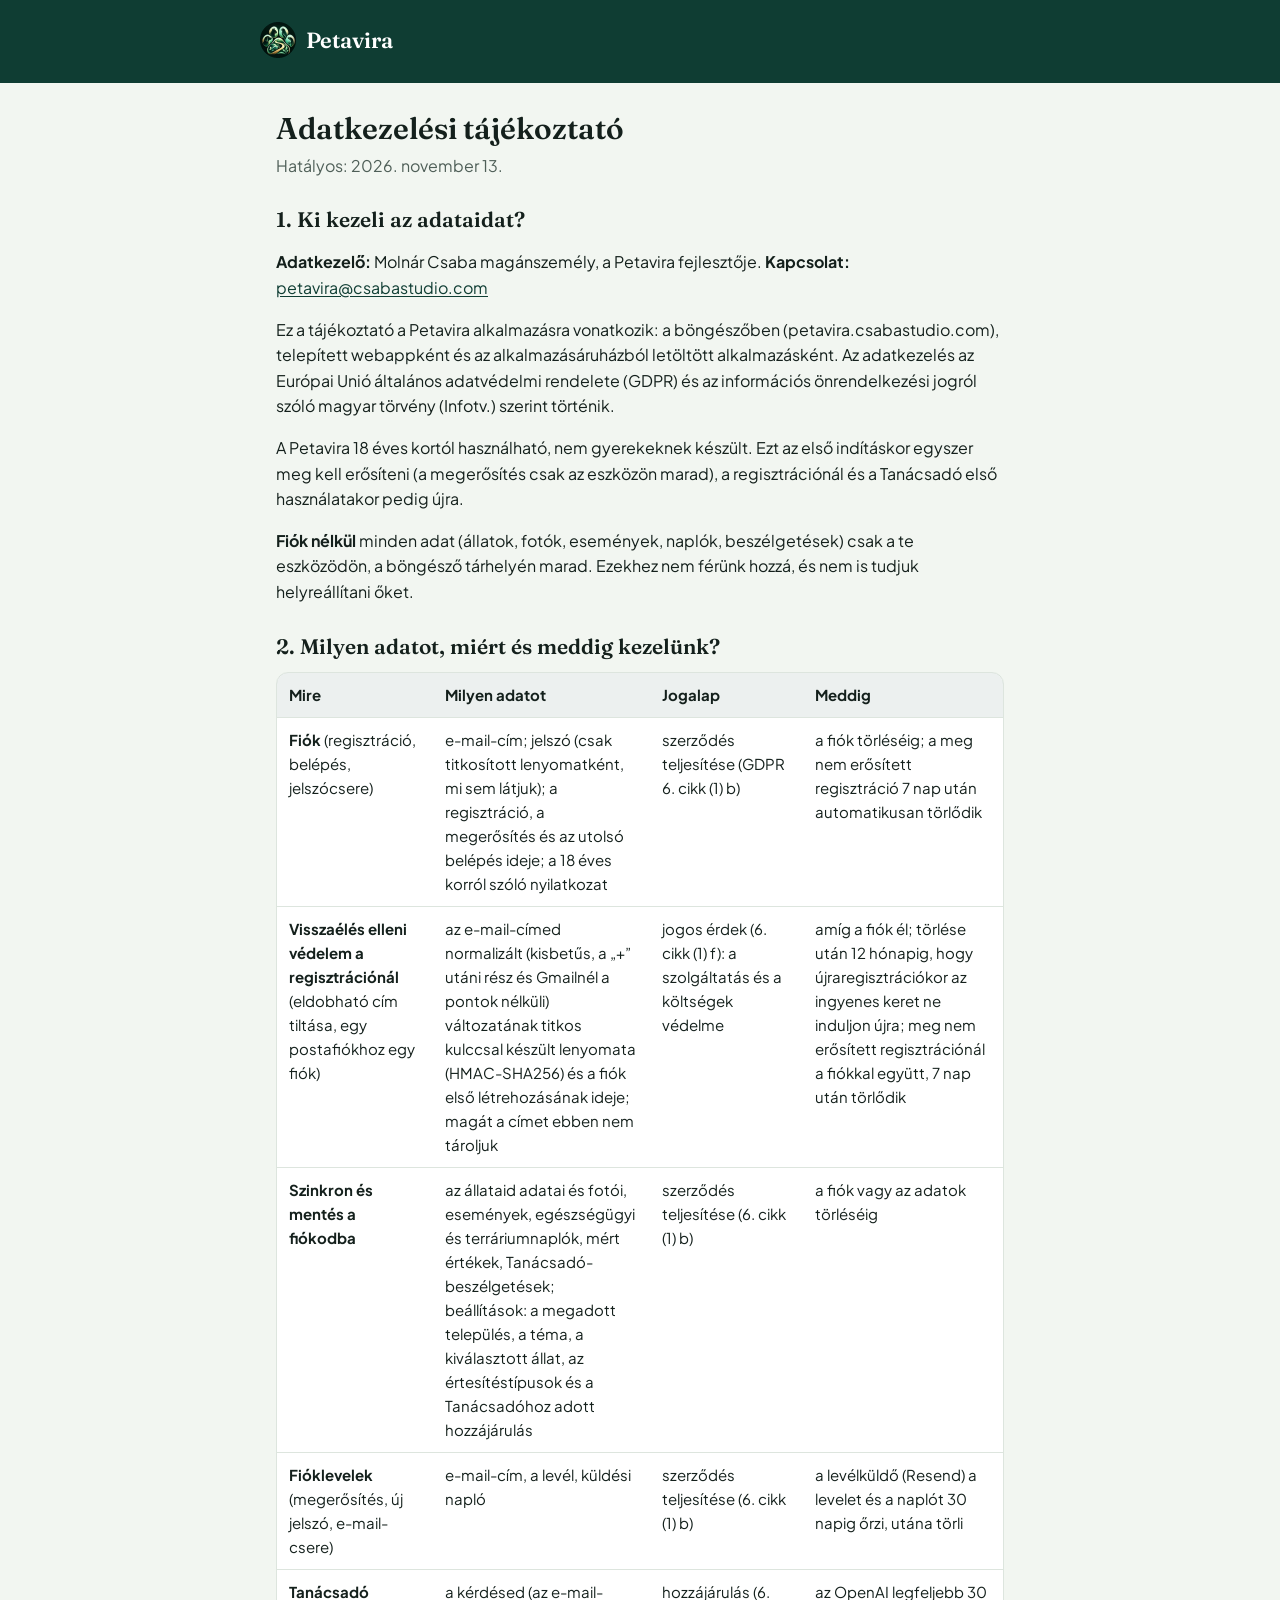
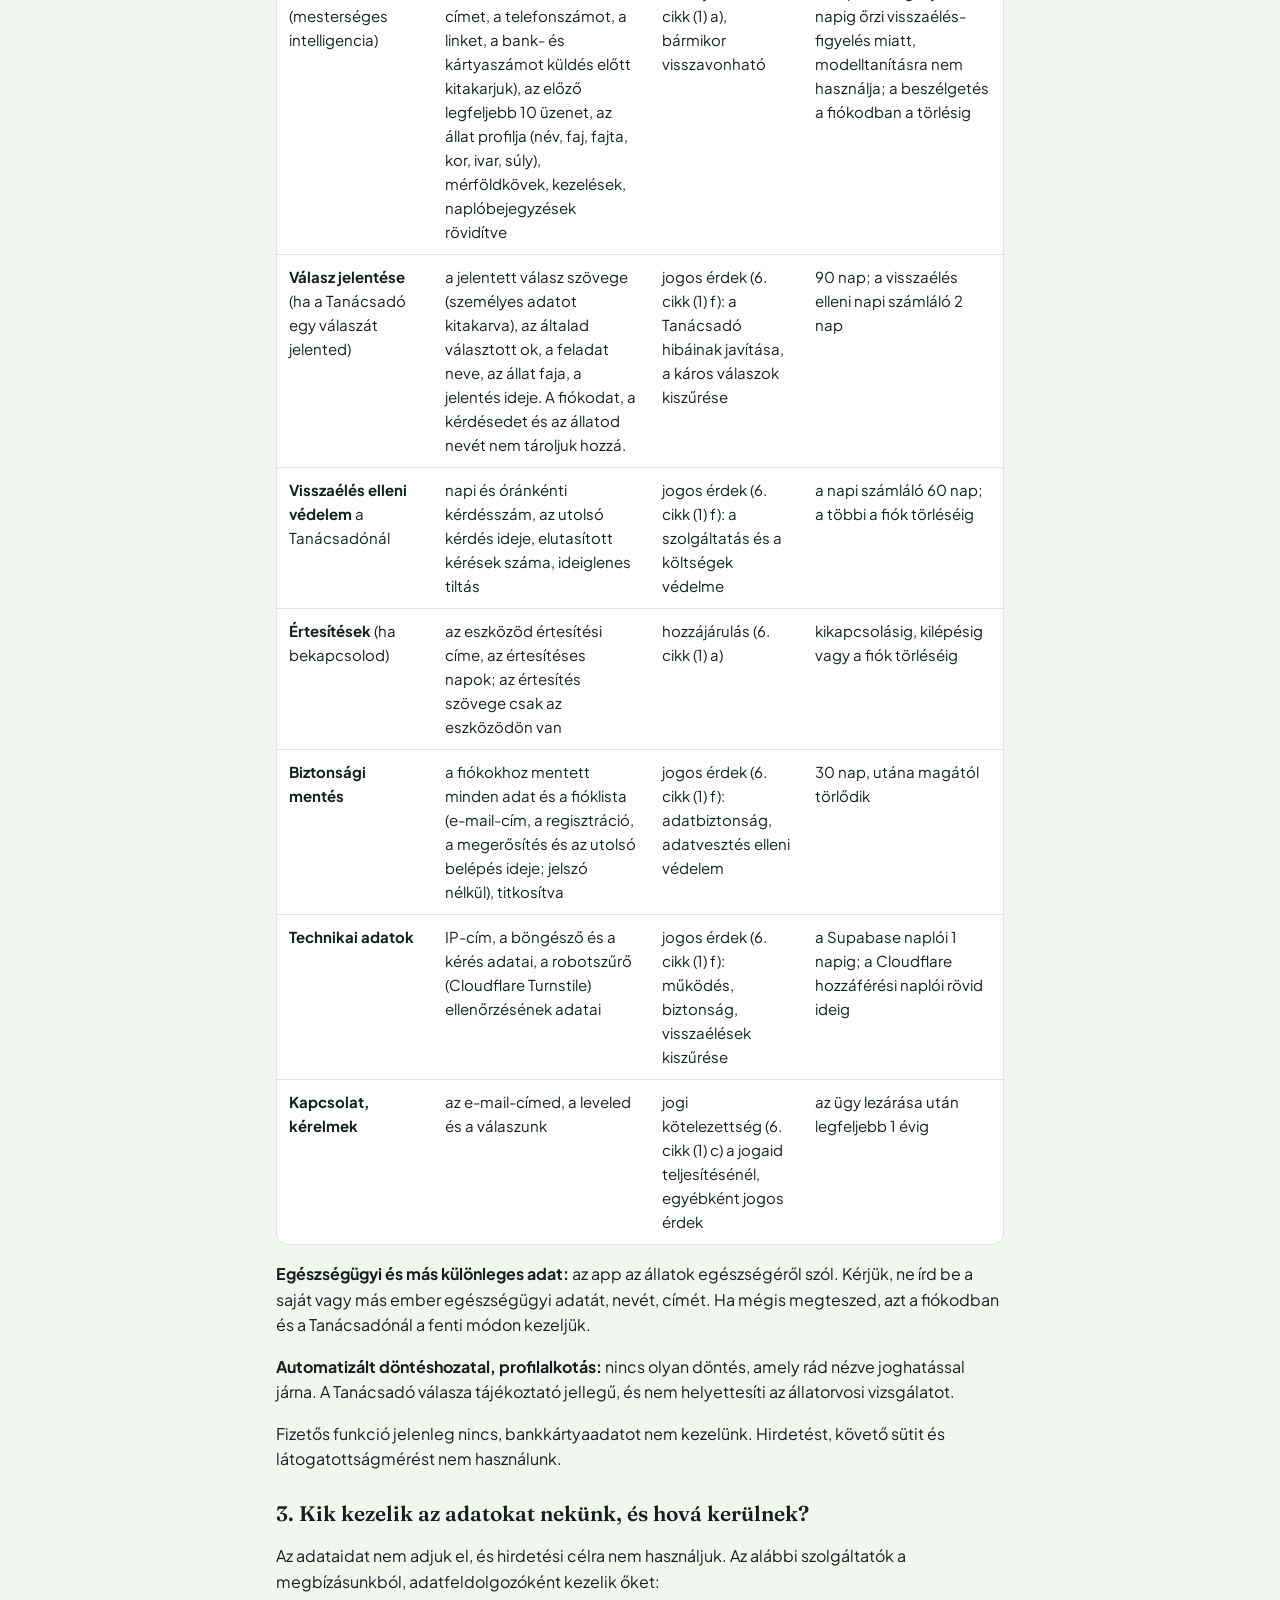
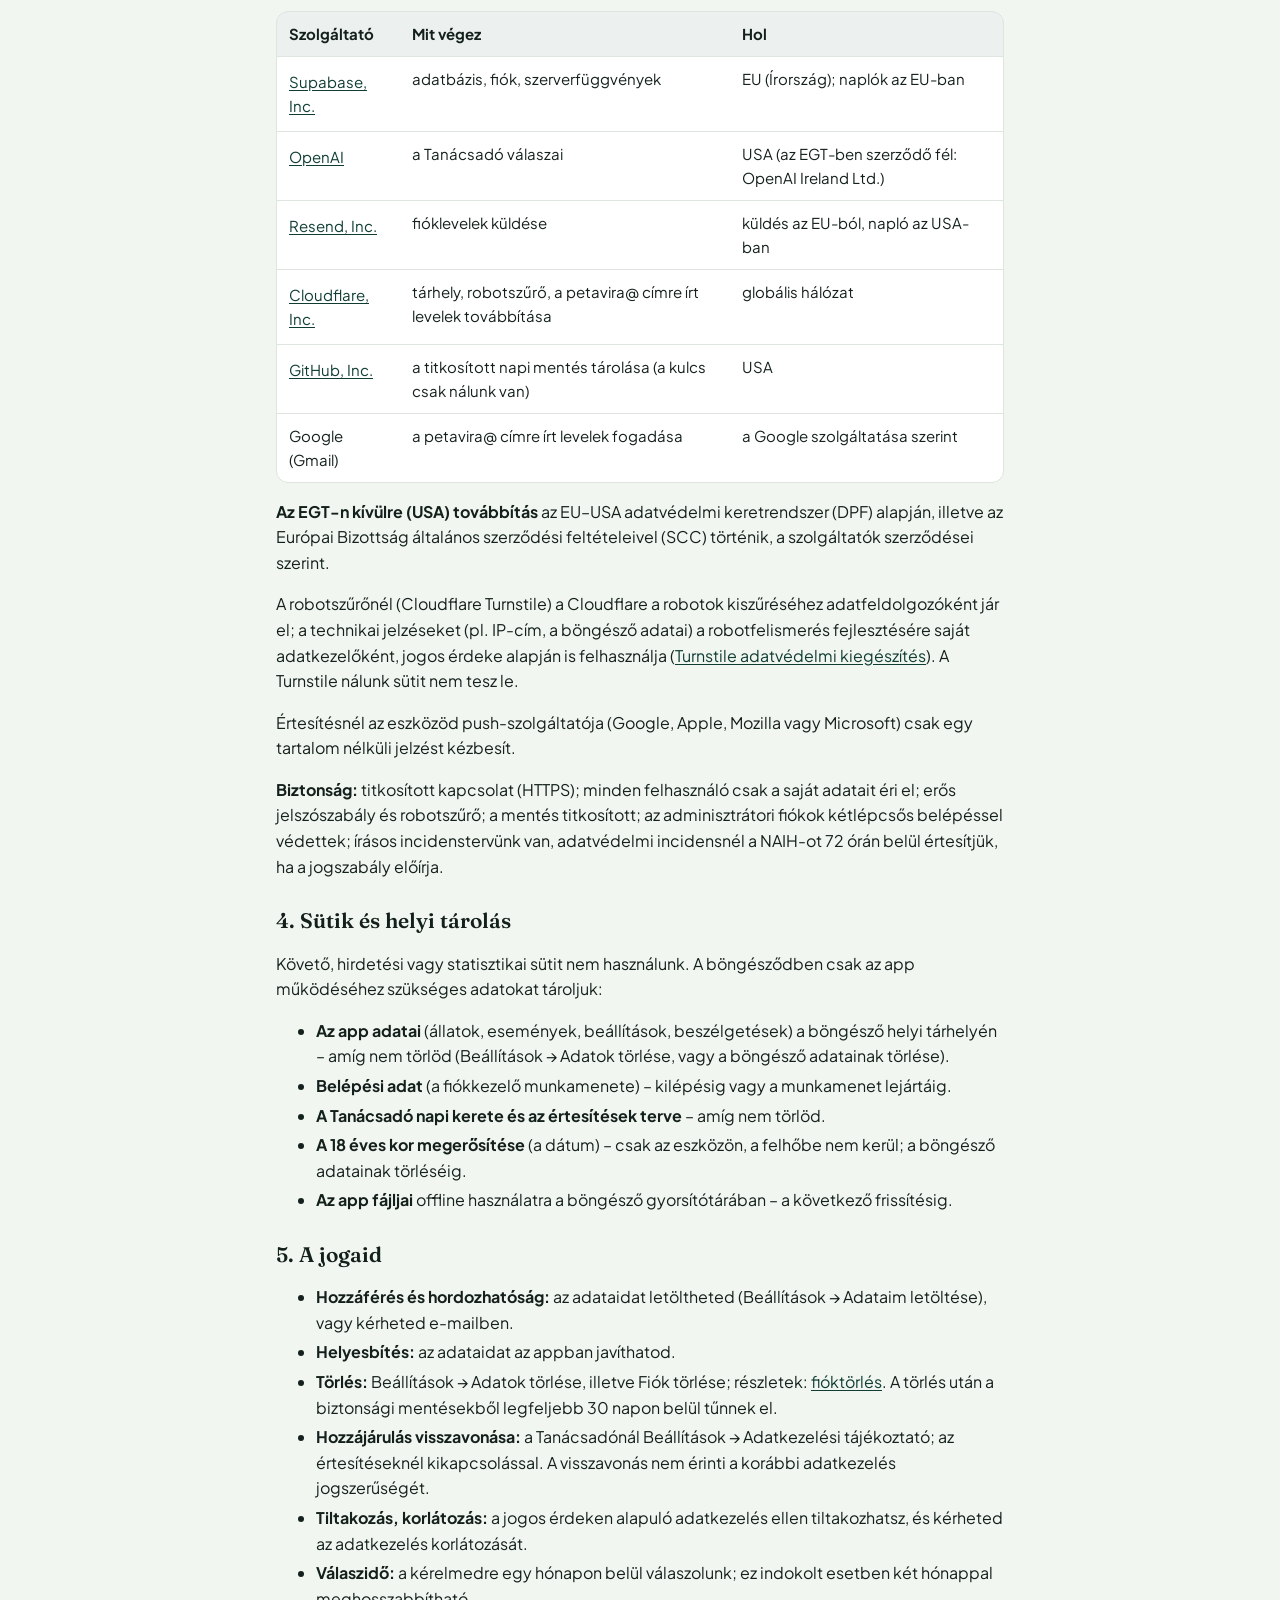
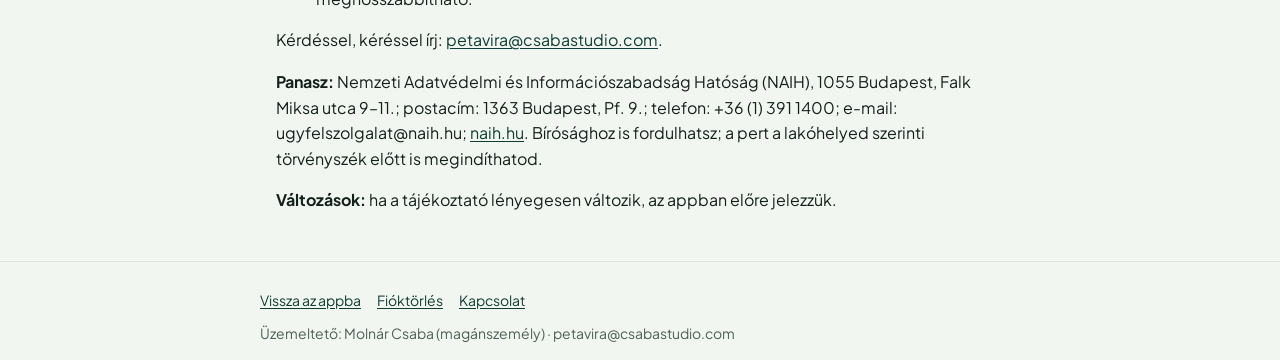
==== commit b30aa0ef: "B kör: adatvédelmi tájékoztató – e-mail-lenyomat HMAC-SHA256 (J25) - adatvedelem.html: „lenyomata (S" ====
--- a/adatvedelem.html
+++ b/adatvedelem.html
@@ -17,7 +17,7 @@
 <header><div class="in"><a href="./"><img src="img/paw-144.webp" alt="" width="36" height="36"><span class="nm">Petavira</span></a></div></header>
 <main id="tartalom">
 <h1>Adatkezelési tájékoztató</h1>
-<p class="sub">Hatályos: 2026. november 4.</p>
+<p class="sub">Hatályos: 2026. november 13.</p>
 
 <h2>1. Ki kezeli az adataidat?</h2>
 <p><b>Adatkezelő:</b> Molnár Csaba magánszemély, a Petavira fejlesztője. <b>Kapcsolat:</b> <a href="mailto:petavira@csabastudio.com">petavira@csabastudio.com</a></p>
@@ -30,7 +30,7 @@
 <thead><tr><th scope="col">Mire</th><th scope="col">Milyen adatot</th><th scope="col">Jogalap</th><th scope="col">Meddig</th></tr></thead>
 <tbody>
 <tr><td><b>Fiók</b> (regisztráció, belépés, jelszócsere)</td><td>e-mail-cím; jelszó (csak titkosított lenyomatként, mi sem látjuk); a regisztráció, a megerősítés és az utolsó belépés ideje; a 18 éves korról szóló nyilatkozat</td><td>szerződés teljesítése (GDPR 6. cikk (1) b)</td><td>a fiók törléséig; a meg nem erősített regisztráció 7 nap után automatikusan törlődik</td></tr>
-<tr><td><b>Visszaélés elleni védelem a regisztrációnál</b> (eldobható cím tiltása, egy postafiókhoz egy fiók)</td><td>az e-mail-címed normalizált (kisbetűs, a „+” utáni rész és Gmailnél a pontok nélküli) változatának lenyomata (SHA-256) és a fiók első létrehozásának ideje; magát a címet ebben nem tároljuk</td><td>jogos érdek (6. cikk (1) f): a szolgáltatás és a költségek védelme</td><td>amíg a fiók él; törlése után 12 hónapig, hogy újraregisztrációkor az ingyenes keret ne induljon újra; meg nem erősített regisztrációnál a fiókkal együtt, 7 nap után törlődik</td></tr>
+<tr><td><b>Visszaélés elleni védelem a regisztrációnál</b> (eldobható cím tiltása, egy postafiókhoz egy fiók)</td><td>az e-mail-címed normalizált (kisbetűs, a „+” utáni rész és Gmailnél a pontok nélküli) változatának titkos kulccsal készült lenyomata (HMAC-SHA256) és a fiók első létrehozásának ideje; magát a címet ebben nem tároljuk</td><td>jogos érdek (6. cikk (1) f): a szolgáltatás és a költségek védelme</td><td>amíg a fiók él; törlése után 12 hónapig, hogy újraregisztrációkor az ingyenes keret ne induljon újra; meg nem erősített regisztrációnál a fiókkal együtt, 7 nap után törlődik</td></tr>
 <tr><td><b>Szinkron és mentés a fiókodba</b></td><td>az állataid adatai és fotói, események, egészségügyi és terráriumnaplók, mért értékek, Tanácsadó-beszélgetések; beállítások: a megadott település, a téma, a kiválasztott állat, az értesítéstípusok és a Tanácsadóhoz adott hozzájárulás</td><td>szerződés teljesítése (6. cikk (1) b)</td><td>a fiók vagy az adatok törléséig</td></tr>
 <tr><td><b>Fióklevelek</b> (megerősítés, új jelszó, e-mail-csere)</td><td>e-mail-cím, a levél, küldési napló</td><td>szerződés teljesítése (6. cikk (1) b)</td><td>a levélküldő (Resend) a levelet és a naplót 30 napig őrzi, utána törli</td></tr>
 <tr><td><b>Tanácsadó</b> (mesterséges intelligencia)</td><td>a kérdésed (az e-mail-címet, a telefonszámot, a linket, a bank- és kártyaszámot küldés előtt kitakarjuk), az előző legfeljebb 10 üzenet, az állat profilja (név, faj, fajta, kor, ivar, súly), mérföldkövek, kezelések, naplóbejegyzések rövidítve</td><td>hozzájárulás (6. cikk (1) a), bármikor visszavonható</td><td>az OpenAI legfeljebb 30 napig őrzi visszaélés-figyelés miatt, modelltanításra nem használja; a beszélgetés a fiókodban a törlésig</td></tr>
